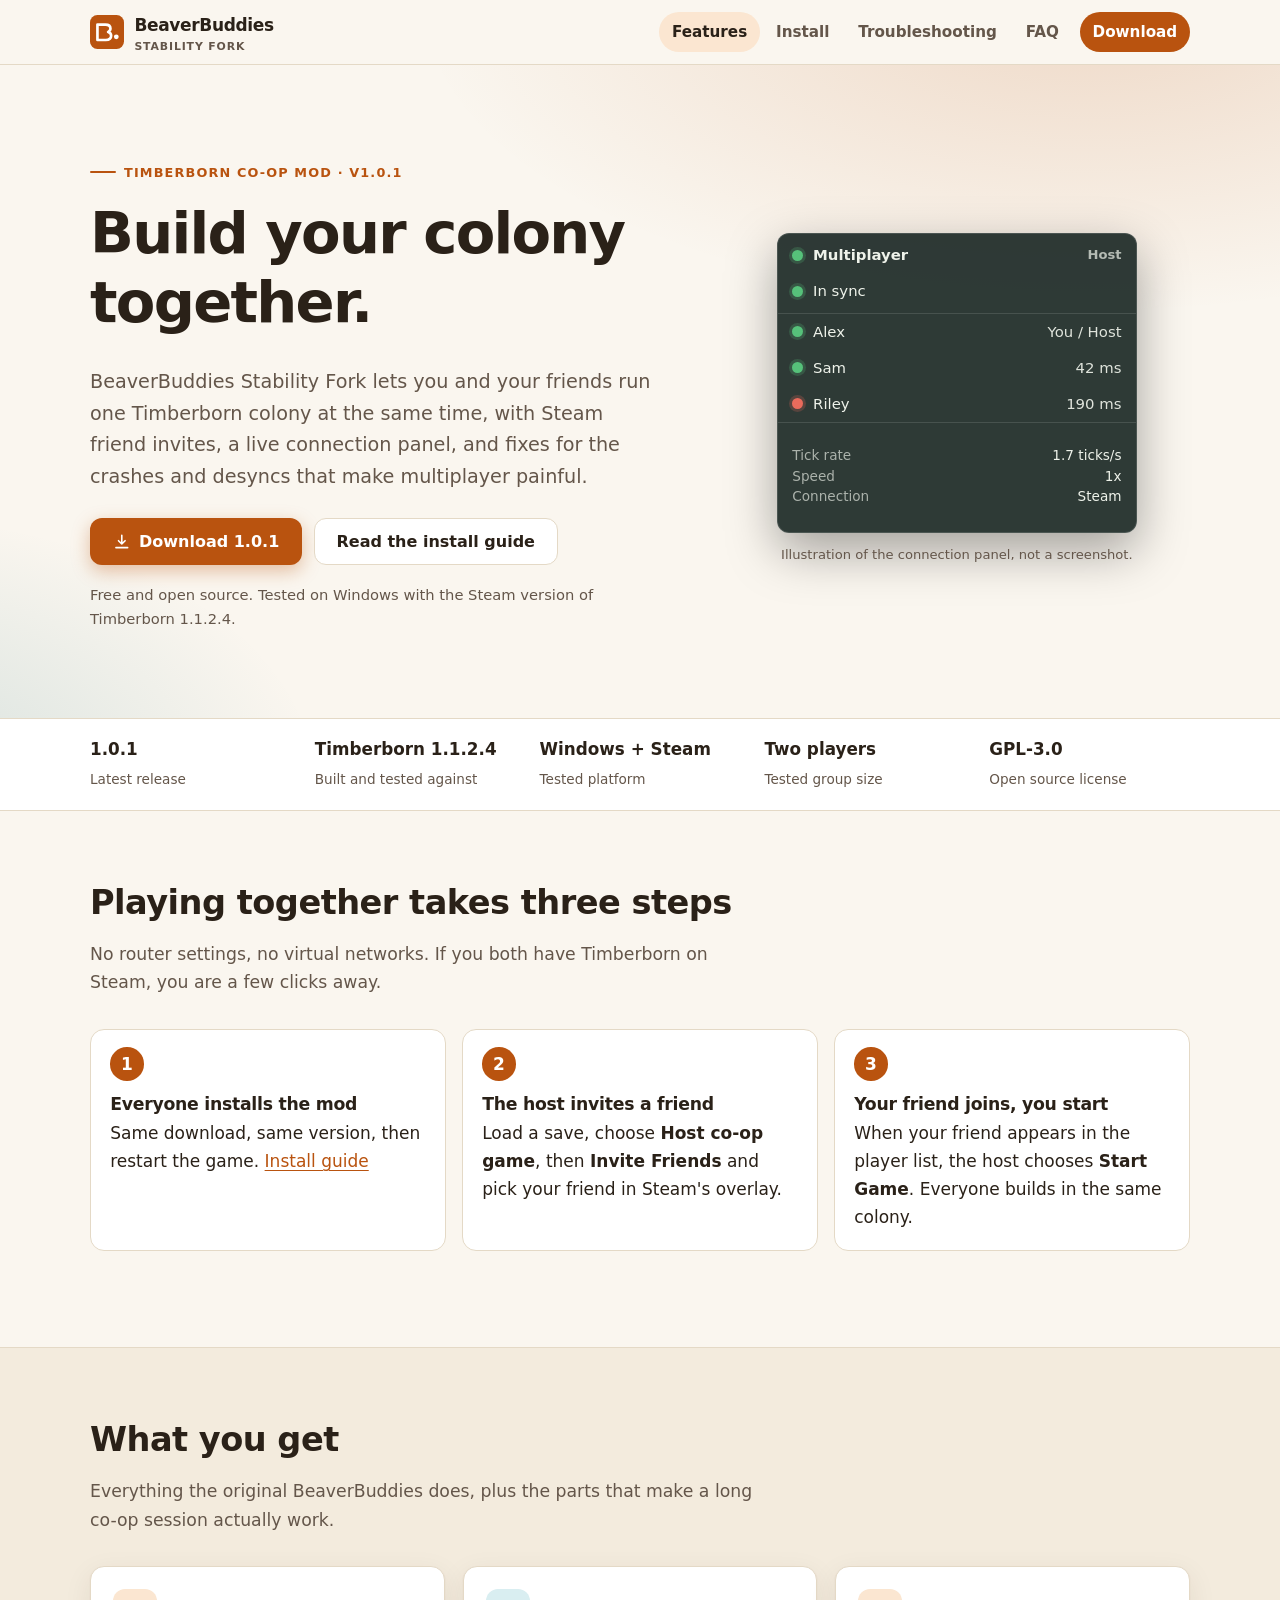
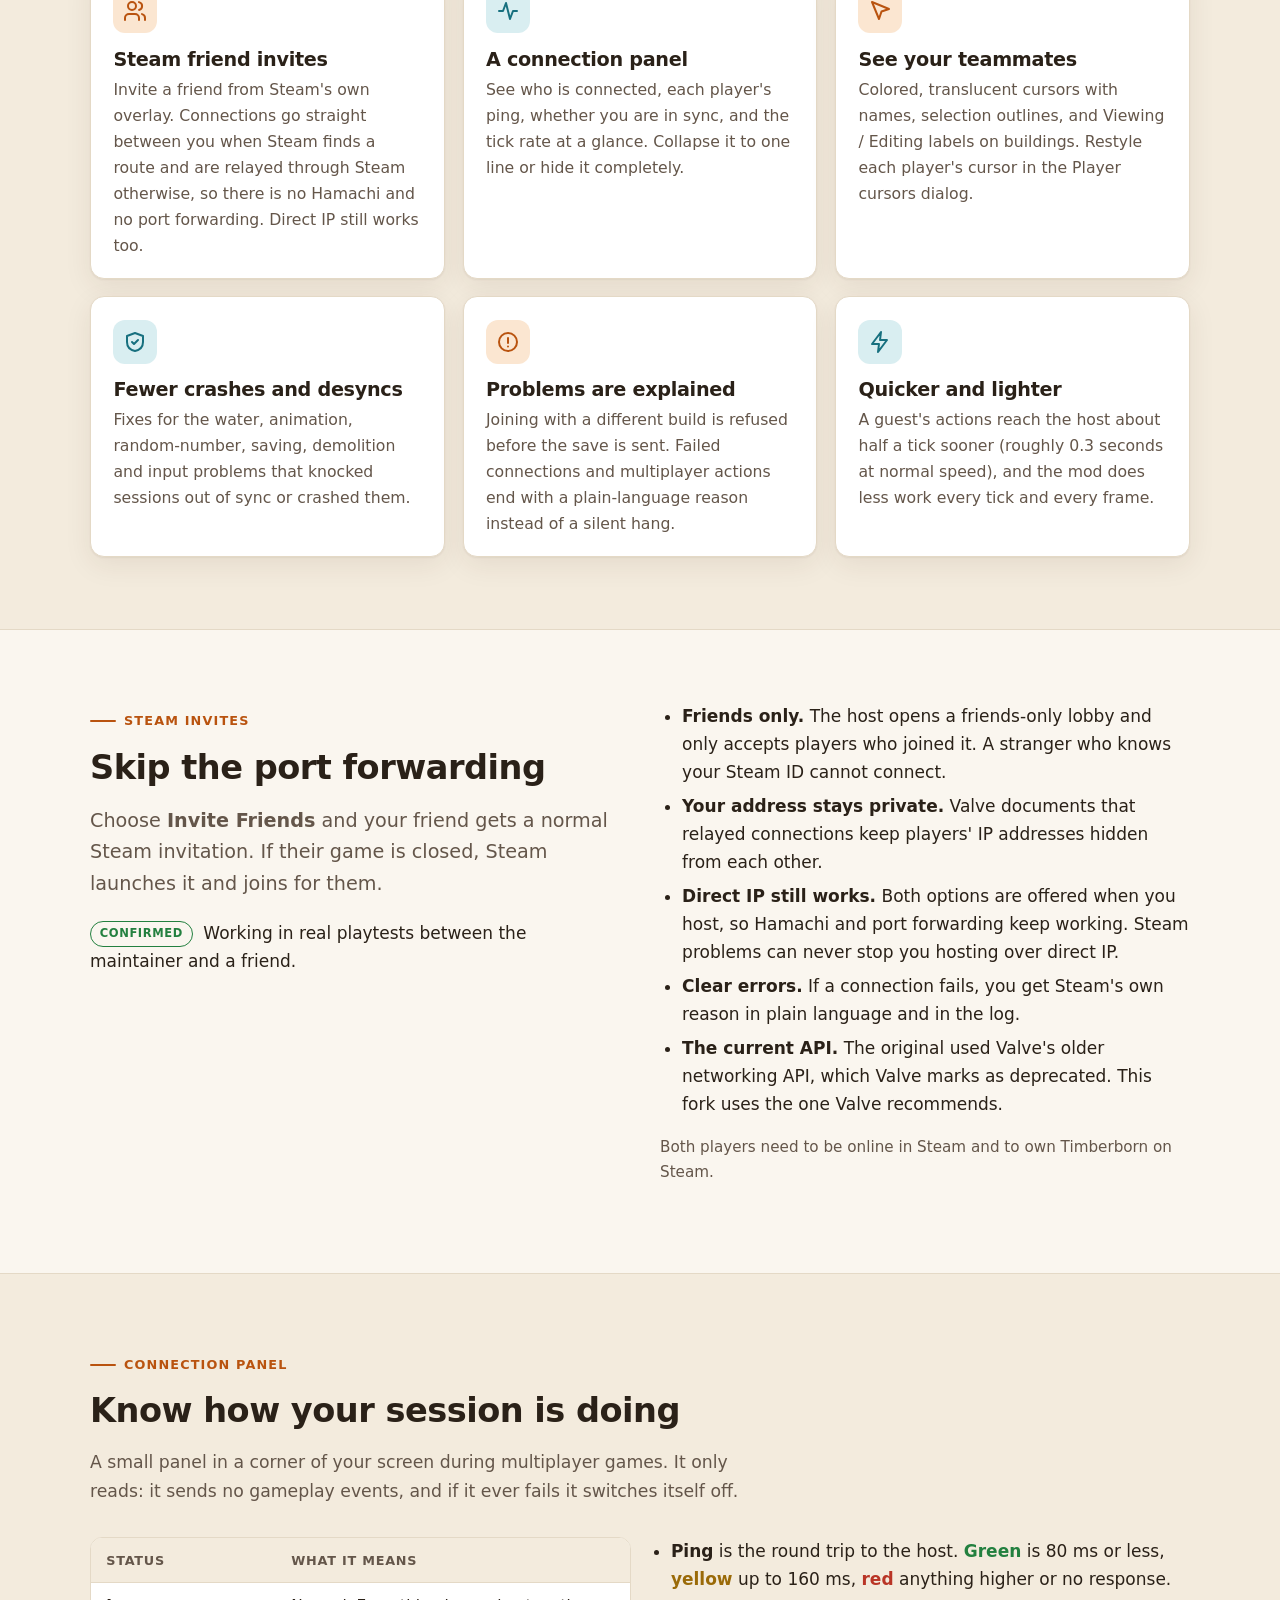
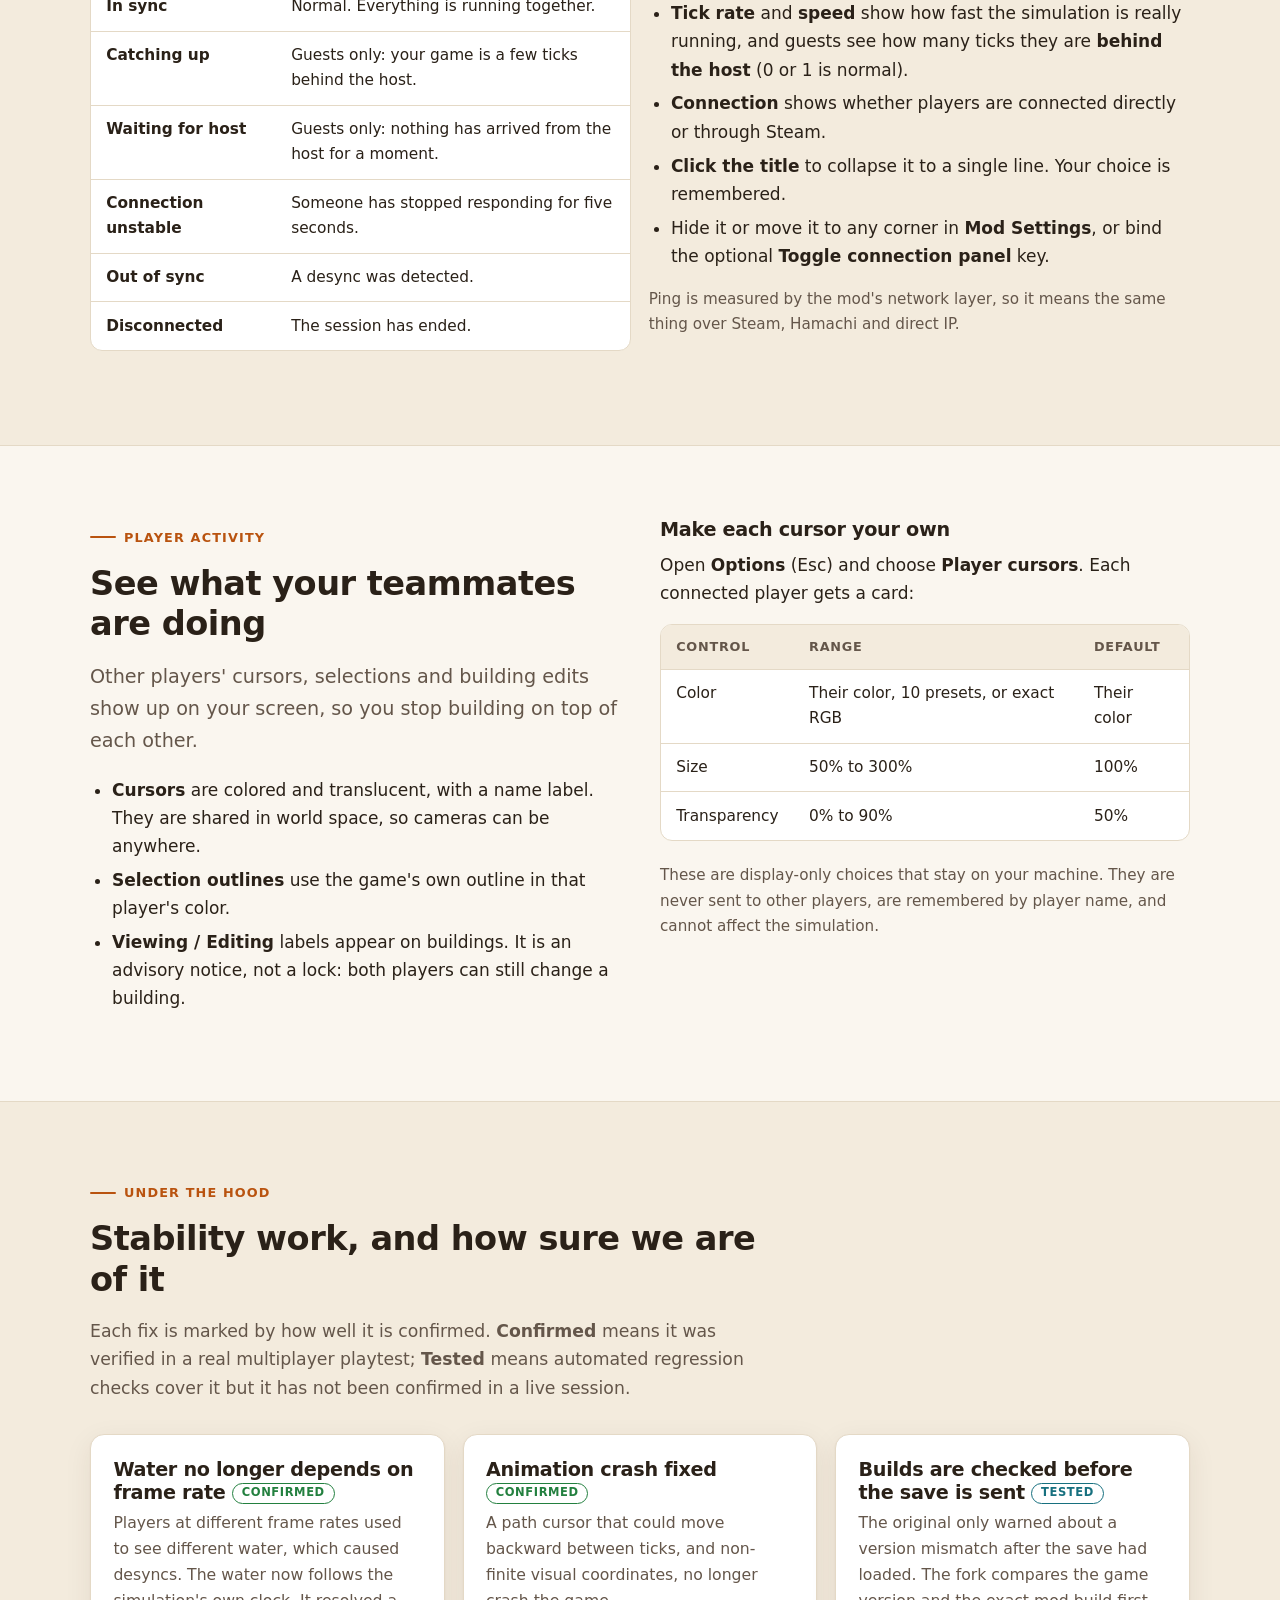
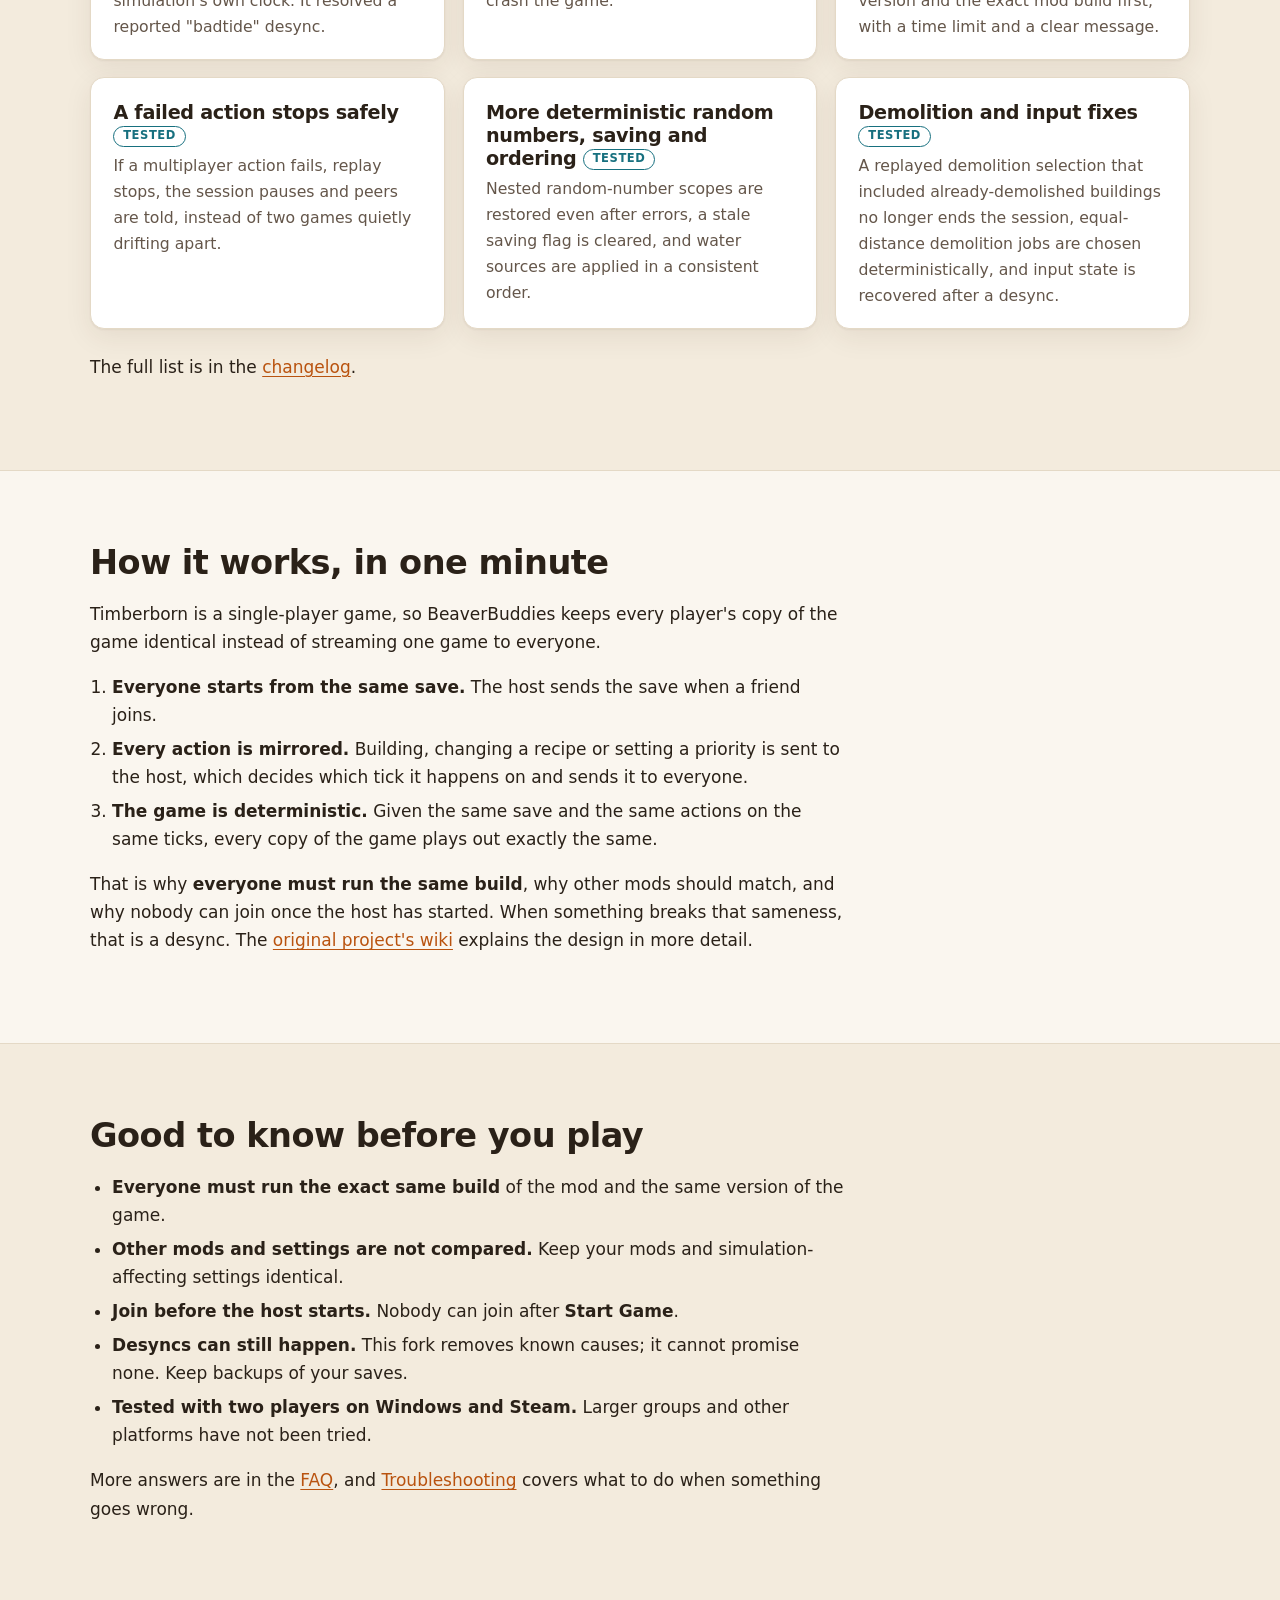
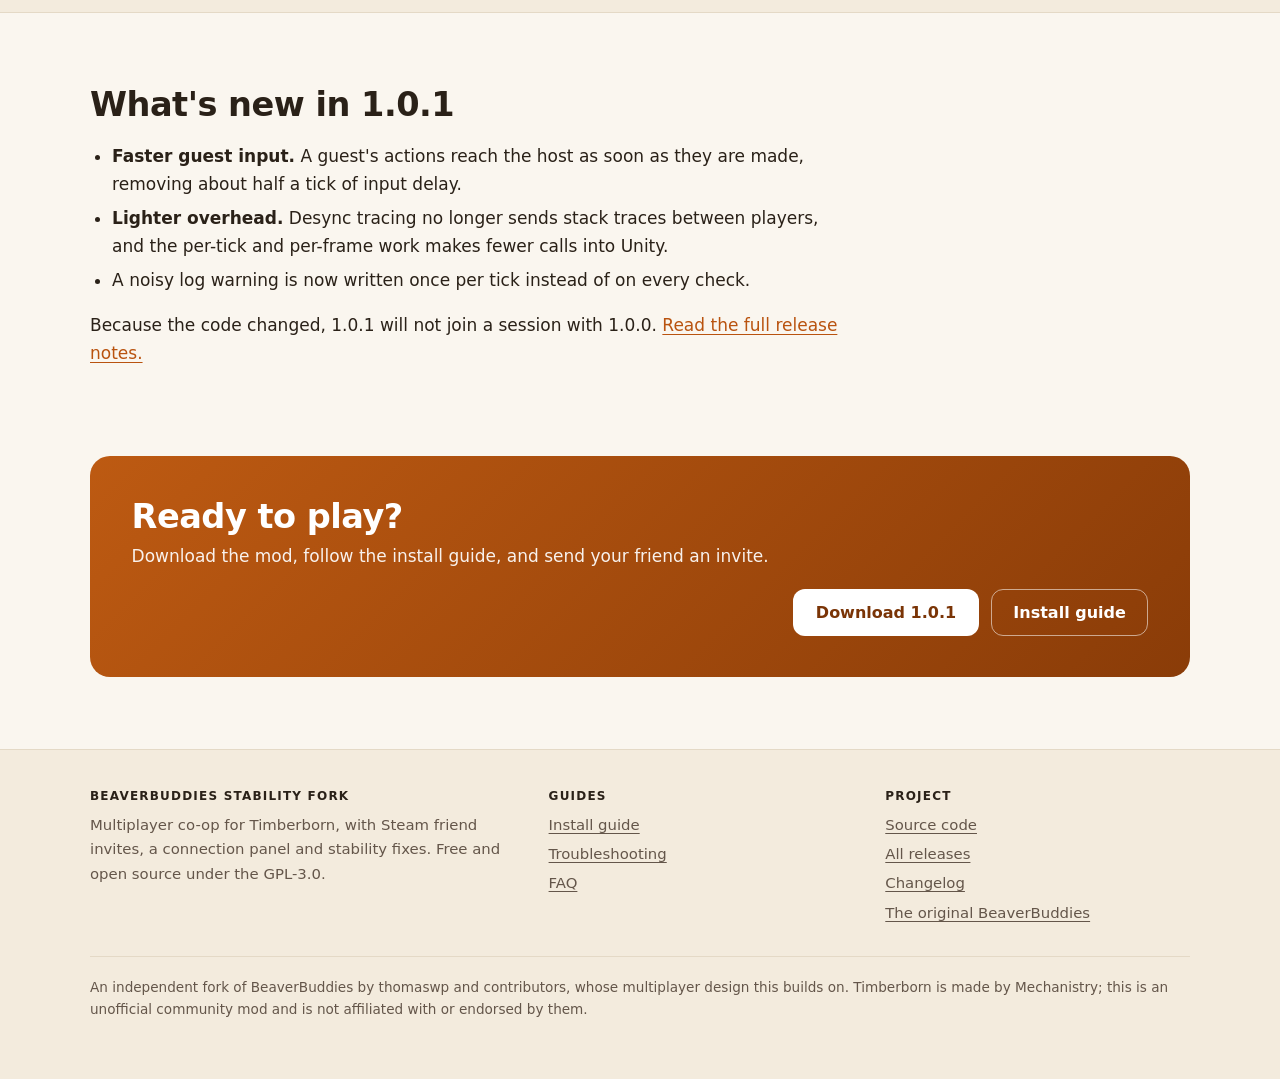
==== docs/index.html @ a0eb25ae "Add a project website for GitHub Pages A static site under docs/ (no build step, no external fonts, " ====
<!doctype html>
<html lang="en">
<head>
  <meta charset="utf-8">
  <meta name="viewport" content="width=device-width, initial-scale=1">
  <title>BeaverBuddies Stability Fork: Timberborn co-op with Steam invites</title>
  <meta name="description" content="Play Timberborn together. Steam friend invites, a live connection panel, teammate cursors, and fixes for multiplayer crashes and desyncs. Free and open source.">
  <meta name="theme-color" content="#b9530f">
  <meta property="og:title" content="BeaverBuddies Stability Fork">
  <meta property="og:description" content="Timberborn co-op with Steam friend invites, a live connection panel, teammate cursors, and fewer crashes and desyncs.">
  <meta property="og:type" content="website">
  <link rel="icon" href="assets/favicon.svg" type="image/svg+xml">
  <link rel="stylesheet" href="assets/style.css">
</head>
<body>
<a class="skip" href="#main">Skip to content</a>

<header class="site-header">
  <div class="container header-inner">
    <a class="brand" href="index.html">
      <svg class="brand-mark" viewBox="0 0 64 64" aria-hidden="true"><rect width="64" height="64" rx="14" fill="#b9530f"/><path d="M14 46V18h15c6 0 9.5 3 9.5 7.6 0 3-1.7 5.3-4.4 6.4 3.6 1 5.7 3.6 5.7 7.2 0 5-3.9 7.8-10 7.8H14z" fill="none" stroke="#fff" stroke-width="5" stroke-linejoin="round"/><circle cx="49.5" cy="41" r="4.5" fill="#fff"/></svg>
      <span>BeaverBuddies<small>Stability Fork</small></span>
    </a>
    <nav class="nav" aria-label="Main">
      <a href="index.html" aria-current="page">Features</a>
      <a href="install.html">Install</a>
      <a href="troubleshooting.html">Troubleshooting</a>
      <a href="faq.html">FAQ</a>
      <a class="nav-cta" href="https://github.com/kramsey458/BeaverBuddies-Stability-Fork/releases/latest">Download</a>
    </nav>
  </div>
</header>

<main id="main">

<!-- ============ hero ============ -->
<div class="hero">
  <div class="container hero-grid">
    <div>
      <div class="eyebrow">Timberborn co-op mod &middot; v1.0.1</div>
      <h1>Build your colony together.</h1>
      <p class="lede">BeaverBuddies Stability Fork lets you and your friends run one Timberborn colony at the same time, with Steam friend invites, a live connection panel, and fixes for the crashes and desyncs that make multiplayer painful.</p>
      <div class="btn-row">
        <a class="btn btn-primary" href="https://github.com/kramsey458/BeaverBuddies-Stability-Fork/releases/latest">
          <svg viewBox="0 0 24 24" fill="none" stroke="currentColor" stroke-width="2.2" stroke-linecap="round" stroke-linejoin="round" aria-hidden="true"><path d="M12 3v12m0 0l-4.5-4.5M12 15l4.5-4.5M4 20h16"/></svg>
          Download 1.0.1
        </a>
        <a class="btn btn-secondary" href="install.html">Read the install guide</a>
      </div>
      <p class="hero-note">Free and open source. Tested on Windows with the Steam version of Timberborn 1.1.2.4.</p>
    </div>

    <div class="panel-demo" role="img" aria-label="Illustration of the in-game connection panel: three players, one with a red ping of 190 milliseconds, status In sync, 1.7 ticks per second, connection Steam.">
      <div class="panel-window" aria-hidden="true">
        <div class="panel-row panel-title"><span class="dot"></span><span>Multiplayer</span><span class="spacer">Host</span></div>
        <div class="panel-row panel-status"><span class="dot"></span><span>In sync</span></div>
        <div class="panel-sep"></div>
        <div class="panel-row"><span class="dot"></span><span>Alex</span><span class="value">You / Host</span></div>
        <div class="panel-row"><span class="dot"></span><span>Sam</span><span class="value">42 ms</span></div>
        <div class="panel-row"><span class="dot red"></span><span>Riley</span><span class="value">190 ms</span></div>
        <div class="panel-sep"></div>
        <dl class="panel-meta"><dt>Tick rate</dt><dd>1.7 ticks/s</dd><dt>Speed</dt><dd>1x</dd><dt>Connection</dt><dd>Steam</dd></dl>
      </div>
      <p class="demo-caption">Illustration of the connection panel, not a screenshot.</p>
    </div>
  </div>
</div>

<div class="facts">
  <div class="container">
    <ul>
      <li><b>1.0.1</b><span>Latest release</span></li>
      <li><b>Timberborn 1.1.2.4</b><span>Built and tested against</span></li>
      <li><b>Windows + Steam</b><span>Tested platform</span></li>
      <li><b>Two players</b><span>Tested group size</span></li>
      <li><b>GPL-3.0</b><span>Open source license</span></li>
    </ul>
  </div>
</div>

<!-- ============ three steps ============ -->
<section id="how-to-play">
  <div class="container">
    <div class="section-head">
      <h2>Playing together takes three steps</h2>
      <p>No router settings, no virtual networks. If you both have Timberborn on Steam, you are a few clicks away.</p>
    </div>
    <ol class="steps horizontal">
      <li>
        <h3>Everyone installs the mod</h3>
        <p>Same download, same version, then restart the game. <a href="install.html">Install guide</a></p>
      </li>
      <li>
        <h3>The host invites a friend</h3>
        <p>Load a save, choose <b>Host co-op game</b>, then <b>Invite Friends</b> and pick your friend in Steam's overlay.</p>
      </li>
      <li>
        <h3>Your friend joins, you start</h3>
        <p>When your friend appears in the player list, the host chooses <b>Start Game</b>. Everyone builds in the same colony.</p>
      </li>
    </ol>
  </div>
</section>

<!-- ============ feature cards ============ -->
<section class="tint" id="features">
  <div class="container">
    <div class="section-head">
      <h2>What you get</h2>
      <p>Everything the original BeaverBuddies does, plus the parts that make a long co-op session actually work.</p>
    </div>
    <div class="grid grid-3">
      <article class="card">
        <div class="icon"><svg viewBox="0 0 24 24" fill="none" stroke="currentColor" stroke-width="2" stroke-linecap="round" stroke-linejoin="round" aria-hidden="true"><path d="M16 21v-2a4 4 0 0 0-4-4H6a4 4 0 0 0-4 4v2"/><circle cx="9" cy="7" r="4"/><path d="M22 21v-2a4 4 0 0 0-3-3.9M16 3.1a4 4 0 0 1 0 7.8"/></svg></div>
        <h3>Steam friend invites</h3>
        <p>Invite a friend from Steam's own overlay. Connections go straight between you when Steam finds a route and are relayed through Steam otherwise, so there is no Hamachi and no port forwarding. Direct IP still works too.</p>
      </article>
      <article class="card">
        <div class="icon water"><svg viewBox="0 0 24 24" fill="none" stroke="currentColor" stroke-width="2" stroke-linecap="round" stroke-linejoin="round" aria-hidden="true"><path d="M3 12h4l3-8 4 16 3-8h4"/></svg></div>
        <h3>A connection panel</h3>
        <p>See who is connected, each player's ping, whether you are in sync, and the tick rate at a glance. Collapse it to one line or hide it completely.</p>
      </article>
      <article class="card">
        <div class="icon"><svg viewBox="0 0 24 24" fill="none" stroke="currentColor" stroke-width="2" stroke-linecap="round" stroke-linejoin="round" aria-hidden="true"><path d="M4 3l7 17 2.5-7.5L21 10z"/></svg></div>
        <h3>See your teammates</h3>
        <p>Colored, translucent cursors with names, selection outlines, and Viewing / Editing labels on buildings. Restyle each player's cursor in the Player cursors dialog.</p>
      </article>
      <article class="card">
        <div class="icon water"><svg viewBox="0 0 24 24" fill="none" stroke="currentColor" stroke-width="2" stroke-linecap="round" stroke-linejoin="round" aria-hidden="true"><path d="M12 3l8 3v6c0 5-3.5 8-8 9-4.5-1-8-4-8-9V6z"/><path d="M9 12l2 2 4-4"/></svg></div>
        <h3>Fewer crashes and desyncs</h3>
        <p>Fixes for the water, animation, random-number, saving, demolition and input problems that knocked sessions out of sync or crashed them.</p>
      </article>
      <article class="card">
        <div class="icon"><svg viewBox="0 0 24 24" fill="none" stroke="currentColor" stroke-width="2" stroke-linecap="round" stroke-linejoin="round" aria-hidden="true"><circle cx="12" cy="12" r="9"/><path d="M12 8v5M12 16.5v.01"/></svg></div>
        <h3>Problems are explained</h3>
        <p>Joining with a different build is refused before the save is sent. Failed connections and multiplayer actions end with a plain-language reason instead of a silent hang.</p>
      </article>
      <article class="card">
        <div class="icon water"><svg viewBox="0 0 24 24" fill="none" stroke="currentColor" stroke-width="2" stroke-linecap="round" stroke-linejoin="round" aria-hidden="true"><path d="M13 2L4 14h7l-1 8 9-12h-7z"/></svg></div>
        <h3>Quicker and lighter</h3>
        <p>A guest's actions reach the host about half a tick sooner (roughly 0.3 seconds at normal speed), and the mod does less work every tick and every frame.</p>
      </article>
    </div>
  </div>
</section>

<!-- ============ steam ============ -->
<section id="steam">
  <div class="container grid grid-2" style="align-items:start;gap:2.5rem">
    <div>
      <div class="eyebrow">Steam invites</div>
      <h2>Skip the port forwarding</h2>
      <p class="lede" style="max-width:none">Choose <b>Invite Friends</b> and your friend gets a normal Steam invitation. If their game is closed, Steam launches it and joins for them.</p>
      <p><span class="chip ok">Confirmed</span> &nbsp;Working in real playtests between the maintainer and a friend.</p>
    </div>
    <div>
      <ul>
        <li><b>Friends only.</b> The host opens a friends-only lobby and only accepts players who joined it. A stranger who knows your Steam ID cannot connect.</li>
        <li><b>Your address stays private.</b> Valve documents that relayed connections keep players' IP addresses hidden from each other.</li>
        <li><b>Direct IP still works.</b> Both options are offered when you host, so Hamachi and port forwarding keep working. Steam problems can never stop you hosting over direct IP.</li>
        <li><b>Clear errors.</b> If a connection fails, you get Steam's own reason in plain language and in the log.</li>
        <li><b>The current API.</b> The original used Valve's older networking API, which Valve marks as deprecated. This fork uses the one Valve recommends.</li>
      </ul>
      <p style="color:var(--muted);font-size:.95rem">Both players need to be online in Steam and to own Timberborn on Steam.</p>
    </div>
  </div>
</section>

<!-- ============ panel ============ -->
<section class="tint" id="panel">
  <div class="container">
    <div class="section-head">
      <div class="eyebrow">Connection panel</div>
      <h2>Know how your session is doing</h2>
      <p>A small panel in a corner of your screen during multiplayer games. It only reads: it sends no gameplay events, and if it ever fails it switches itself off.</p>
    </div>
    <div class="grid grid-2" style="align-items:start">
      <div class="table-wrap">
        <table>
          <thead><tr><th>Status</th><th>What it means</th></tr></thead>
          <tbody>
            <tr><td><b>In sync</b></td><td>Normal. Everything is running together.</td></tr>
            <tr><td><b>Catching up</b></td><td>Guests only: your game is a few ticks behind the host.</td></tr>
            <tr><td><b>Waiting for host</b></td><td>Guests only: nothing has arrived from the host for a moment.</td></tr>
            <tr><td><b>Connection unstable</b></td><td>Someone has stopped responding for five seconds.</td></tr>
            <tr><td><b>Out of sync</b></td><td>A desync was detected.</td></tr>
            <tr><td><b>Disconnected</b></td><td>The session has ended.</td></tr>
          </tbody>
        </table>
      </div>
      <div>
        <ul>
          <li><b>Ping</b> is the round trip to the host. <span style="color:var(--good)"><b>Green</b></span> is 80 ms or less, <span style="color:var(--warn)"><b>yellow</b></span> up to 160 ms, <span style="color:var(--bad)"><b>red</b></span> anything higher or no response.</li>
          <li><b>Tick rate</b> and <b>speed</b> show how fast the simulation is really running, and guests see how many ticks they are <b>behind the host</b> (0 or 1 is normal).</li>
          <li><b>Connection</b> shows whether players are connected directly or through Steam.</li>
          <li><b>Click the title</b> to collapse it to a single line. Your choice is remembered.</li>
          <li>Hide it or move it to any corner in <b>Mod Settings</b>, or bind the optional <b>Toggle connection panel</b> key.</li>
        </ul>
        <p style="color:var(--muted);font-size:.95rem">Ping is measured by the mod's network layer, so it means the same thing over Steam, Hamachi and direct IP.</p>
      </div>
    </div>
  </div>
</section>

<!-- ============ teammates ============ -->
<section id="teammates">
  <div class="container grid grid-2" style="align-items:start;gap:2.5rem">
    <div>
      <div class="eyebrow">Player activity</div>
      <h2>See what your teammates are doing</h2>
      <p class="lede" style="max-width:none">Other players' cursors, selections and building edits show up on your screen, so you stop building on top of each other.</p>
      <ul>
        <li><b>Cursors</b> are colored and translucent, with a name label. They are shared in world space, so cameras can be anywhere.</li>
        <li><b>Selection outlines</b> use the game's own outline in that player's color.</li>
        <li><b>Viewing / Editing</b> labels appear on buildings. It is an advisory notice, not a lock: both players can still change a building.</li>
      </ul>
    </div>
    <div>
      <h3 style="margin-top:0">Make each cursor your own</h3>
      <p>Open <b>Options</b> (Esc) and choose <b>Player cursors</b>. Each connected player gets a card:</p>
      <div class="table-wrap">
        <table>
          <thead><tr><th>Control</th><th>Range</th><th>Default</th></tr></thead>
          <tbody>
            <tr><td>Color</td><td>Their color, 10 presets, or exact RGB</td><td>Their color</td></tr>
            <tr><td>Size</td><td>50% to 300%</td><td>100%</td></tr>
            <tr><td>Transparency</td><td>0% to 90%</td><td>50%</td></tr>
          </tbody>
        </table>
      </div>
      <p style="color:var(--muted);font-size:.95rem">These are display-only choices that stay on your machine. They are never sent to other players, are remembered by player name, and cannot affect the simulation.</p>
    </div>
  </div>
</section>

<!-- ============ stability ============ -->
<section class="tint" id="stability">
  <div class="container">
    <div class="section-head">
      <div class="eyebrow">Under the hood</div>
      <h2>Stability work, and how sure we are of it</h2>
      <p>Each fix is marked by how well it is confirmed. <b>Confirmed</b> means it was verified in a real multiplayer playtest; <b>Tested</b> means automated regression checks cover it but it has not been confirmed in a live session.</p>
    </div>
    <div class="grid grid-2">
      <article class="card">
        <h3 style="margin-top:0">Water no longer depends on frame rate <span class="chip ok">Confirmed</span></h3>
        <p>Players at different frame rates used to see different water, which caused desyncs. The water now follows the simulation's own clock. It resolved a reported "badtide" desync.</p>
      </article>
      <article class="card">
        <h3 style="margin-top:0">Animation crash fixed <span class="chip ok">Confirmed</span></h3>
        <p>A path cursor that could move backward between ticks, and non-finite visual coordinates, no longer crash the game.</p>
      </article>
      <article class="card">
        <h3 style="margin-top:0">Builds are checked before the save is sent <span class="chip tested">Tested</span></h3>
        <p>The original only warned about a version mismatch after the save had loaded. The fork compares the game version and the exact mod build first, with a time limit and a clear message.</p>
      </article>
      <article class="card">
        <h3 style="margin-top:0">A failed action stops safely <span class="chip tested">Tested</span></h3>
        <p>If a multiplayer action fails, replay stops, the session pauses and peers are told, instead of two games quietly drifting apart.</p>
      </article>
      <article class="card">
        <h3 style="margin-top:0">More deterministic random numbers, saving and ordering <span class="chip tested">Tested</span></h3>
        <p>Nested random-number scopes are restored even after errors, a stale saving flag is cleared, and water sources are applied in a consistent order.</p>
      </article>
      <article class="card">
        <h3 style="margin-top:0">Demolition and input fixes <span class="chip tested">Tested</span></h3>
        <p>A replayed demolition selection that included already-demolished buildings no longer ends the session, equal-distance demolition jobs are chosen deterministically, and input state is recovered after a desync.</p>
      </article>
    </div>
    <p style="margin-top:1.5rem">The full list is in the <a href="https://github.com/kramsey458/BeaverBuddies-Stability-Fork/blob/main/STABILITY-CHANGELOG.md">changelog</a>.</p>
  </div>
</section>

<!-- ============ how it works ============ -->
<section id="how-it-works">
  <div class="container narrow">
    <h2>How it works, in one minute</h2>
    <p>Timberborn is a single-player game, so BeaverBuddies keeps every player's copy of the game identical instead of streaming one game to everyone.</p>
    <ol>
      <li><b>Everyone starts from the same save.</b> The host sends the save when a friend joins.</li>
      <li><b>Every action is mirrored.</b> Building, changing a recipe or setting a priority is sent to the host, which decides which tick it happens on and sends it to everyone.</li>
      <li><b>The game is deterministic.</b> Given the same save and the same actions on the same ticks, every copy of the game plays out exactly the same.</li>
    </ol>
    <p>That is why <b>everyone must run the same build</b>, why other mods should match, and why nobody can join once the host has started. When something breaks that sameness, that is a desync. The <a href="https://github.com/thomaswp/BeaverBuddies/wiki/How-does-it-work%3F">original project's wiki</a> explains the design in more detail.</p>
  </div>
</section>

<!-- ============ honest limits ============ -->
<section class="tint" id="limits">
  <div class="container narrow">
    <h2>Good to know before you play</h2>
    <ul>
      <li><b>Everyone must run the exact same build</b> of the mod and the same version of the game.</li>
      <li><b>Other mods and settings are not compared.</b> Keep your mods and simulation-affecting settings identical.</li>
      <li><b>Join before the host starts.</b> Nobody can join after <b>Start Game</b>.</li>
      <li><b>Desyncs can still happen.</b> This fork removes known causes; it cannot promise none. Keep backups of your saves.</li>
      <li><b>Tested with two players on Windows and Steam.</b> Larger groups and other platforms have not been tried.</li>
    </ul>
    <p>More answers are in the <a href="faq.html">FAQ</a>, and <a href="troubleshooting.html">Troubleshooting</a> covers what to do when something goes wrong.</p>
  </div>
</section>

<!-- ============ what's new ============ -->
<section id="whats-new">
  <div class="container narrow">
    <h2>What's new in 1.0.1</h2>
    <ul>
      <li><b>Faster guest input.</b> A guest's actions reach the host as soon as they are made, removing about half a tick of input delay.</li>
      <li><b>Lighter overhead.</b> Desync tracing no longer sends stack traces between players, and the per-tick and per-frame work makes fewer calls into Unity.</li>
      <li>A noisy log warning is now written once per tick instead of on every check.</li>
    </ul>
    <p>Because the code changed, 1.0.1 will not join a session with 1.0.0. <a href="https://github.com/kramsey458/BeaverBuddies-Stability-Fork/releases/tag/v1.0.1">Read the full release notes.</a></p>
  </div>
</section>

<section style="padding-top:0">
  <div class="container">
    <div class="cta-band">
      <div>
        <h2>Ready to play?</h2>
        <p>Download the mod, follow the install guide, and send your friend an invite.</p>
      </div>
      <div class="btn-row">
        <a class="btn btn-primary" href="https://github.com/kramsey458/BeaverBuddies-Stability-Fork/releases/latest">Download 1.0.1</a>
        <a class="btn btn-secondary" href="install.html">Install guide</a>
      </div>
    </div>
  </div>
</section>

</main>

<footer class="site-footer">
  <div class="container">
    <div class="footer-grid">
      <div>
        <h2>BeaverBuddies Stability Fork</h2>
        <p>Multiplayer co-op for Timberborn, with Steam friend invites, a connection panel and stability fixes. Free and open source under the GPL-3.0.</p>
      </div>
      <div>
        <h2>Guides</h2>
        <ul>
          <li><a href="install.html">Install guide</a></li>
          <li><a href="troubleshooting.html">Troubleshooting</a></li>
          <li><a href="faq.html">FAQ</a></li>
        </ul>
      </div>
      <div>
        <h2>Project</h2>
        <ul>
          <li><a href="https://github.com/kramsey458/BeaverBuddies-Stability-Fork">Source code</a></li>
          <li><a href="https://github.com/kramsey458/BeaverBuddies-Stability-Fork/releases">All releases</a></li>
          <li><a href="https://github.com/kramsey458/BeaverBuddies-Stability-Fork/blob/main/STABILITY-CHANGELOG.md">Changelog</a></li>
          <li><a href="https://github.com/thomaswp/BeaverBuddies">The original BeaverBuddies</a></li>
        </ul>
      </div>
    </div>
    <p class="fineprint">An independent fork of BeaverBuddies by thomaswp and contributors, whose multiplayer design this builds on. Timberborn is made by Mechanistry; this is an unofficial community mod and is not affiliated with or endorsed by them.</p>
  </div>
</footer>
</body>
</html>
---- docs/assets/style.css ----
/* BeaverBuddies Stability Fork: project site. No external fonts, scripts or images. */

:root {
  --bg: #faf6ef;
  --bg-tint: #f3ebdd;
  --surface: #ffffff;
  --ink: #2a2118;
  --muted: #64564a;
  --line: #e4d9c6;
  --accent: #b9530f;
  --accent-hover: #9c440a;
  --on-accent: #ffffff;
  --accent-soft: #fbe6d1;
  --water: #17707f;
  --water-soft: #d9eef1;
  --good: #23803f;
  --warn: #9a6a08;
  --bad: #b93526;
  --shadow: 0 1px 2px rgba(60, 40, 15, .06), 0 8px 28px rgba(60, 40, 15, .08);
  --radius: 14px;
  --font: system-ui, -apple-system, "Segoe UI", Roboto, "Helvetica Neue", Arial, sans-serif;
  --mono: ui-monospace, "Cascadia Code", "SF Mono", Consolas, "Liberation Mono", monospace;
  color-scheme: light;
}

@media (prefers-color-scheme: dark) {
  :root {
    --bg: #15110d;
    --bg-tint: #1c1610;
    --surface: #211a13;
    --ink: #f4ecdf;
    --muted: #b8a893;
    --line: #382e23;
    --accent: #f0903a;
    --accent-hover: #ffa452;
    --on-accent: #1b1006;
    --accent-soft: #3a2513;
    --water: #63bfd0;
    --water-soft: #14343a;
    --good: #5fc27f;
    --warn: #e0b04a;
    --bad: #ef7b6c;
    --shadow: 0 1px 2px rgba(0, 0, 0, .4), 0 10px 30px rgba(0, 0, 0, .35);
    color-scheme: dark;
  }
}

*, *::before, *::after { box-sizing: border-box; }

html { scroll-behavior: smooth; scroll-padding-top: 88px; -webkit-text-size-adjust: 100%; }
@media (prefers-reduced-motion: reduce) { html { scroll-behavior: auto; } * { transition: none !important; animation: none !important; } }

body {
  margin: 0;
  background: var(--bg);
  color: var(--ink);
  font: 17px/1.65 var(--font);
  -webkit-font-smoothing: antialiased;
}

img, svg { max-width: 100%; }
a { color: var(--accent); text-underline-offset: 3px; text-decoration-thickness: 1px; }
a:hover { color: var(--accent-hover); }
:focus-visible { outline: 3px solid var(--water); outline-offset: 3px; border-radius: 6px; }

h1, h2, h3, h4 { line-height: 1.2; letter-spacing: -.015em; margin: 0 0 .5em; }
h1 { font-size: clamp(2.3rem, 5.2vw, 3.6rem); font-weight: 800; letter-spacing: -.03em; }
h2 { font-size: clamp(1.6rem, 3.2vw, 2.1rem); font-weight: 750; }
h3 { font-size: 1.2rem; font-weight: 700; }
p { margin: 0 0 1em; }
ul, ol { margin: 0 0 1em; padding-left: 1.3em; }
li { margin-bottom: .35em; }
hr { border: 0; border-top: 1px solid var(--line); margin: 2.5rem 0; }

code, kbd {
  font-family: var(--mono);
  font-size: .88em;
  background: var(--bg-tint);
  border: 1px solid var(--line);
  border-radius: 6px;
  padding: .1em .4em;
  overflow-wrap: anywhere;
}
kbd { border-bottom-width: 2px; }
pre {
  margin: 0 0 1em;
  padding: 1rem 1.1rem;
  background: var(--bg-tint);
  border: 1px solid var(--line);
  border-radius: 10px;
  overflow-x: auto;
  font: .9rem/1.55 var(--mono);
}
pre code { background: none; border: 0; padding: 0; font-size: inherit; overflow-wrap: normal; }

.container { width: min(1100px, 100% - 2rem); margin-inline: auto; }
.narrow { width: min(1100px, 100% - 2rem); margin-inline: auto; }
.narrow > * { max-width: 760px; }
.skip { position: absolute; left: -999px; top: 8px; background: var(--accent); color: var(--on-accent); padding: .6rem 1rem; border-radius: 8px; z-index: 100; }
.skip:focus { left: 8px; }

/* ---------- header ---------- */
.site-header {
  position: sticky; top: 0; z-index: 50;
  background: color-mix(in srgb, var(--bg) 88%, transparent);
  backdrop-filter: saturate(1.4) blur(10px);
  -webkit-backdrop-filter: saturate(1.4) blur(10px);
  border-bottom: 1px solid var(--line);
}
.header-inner { display: flex; align-items: center; gap: 1rem 2rem; padding: .7rem 0; flex-wrap: wrap; }
.brand { display: flex; align-items: center; gap: .65rem; text-decoration: none; color: var(--ink); font-weight: 800; letter-spacing: -.02em; }
.brand:hover { color: var(--ink); }
.brand-mark { width: 34px; height: 34px; flex: none; }
.brand small { display: block; font-weight: 600; font-size: .68rem; letter-spacing: .08em; text-transform: uppercase; color: var(--muted); line-height: 1; margin-top: 3px; }
.nav { display: flex; gap: .2rem; margin-left: auto; align-items: center; flex-wrap: wrap; }
.nav a { color: var(--muted); text-decoration: none; padding: .45rem .8rem; border-radius: 999px; font-weight: 600; font-size: .95rem; }
.nav a:hover { color: var(--ink); background: var(--bg-tint); }
.nav a[aria-current="page"] { color: var(--ink); background: var(--accent-soft); }
.nav .nav-cta { background: var(--accent); color: var(--on-accent); margin-left: .3rem; }
.nav .nav-cta:hover { background: var(--accent-hover); color: var(--on-accent); }

/* ---------- buttons ---------- */
.btn {
  display: inline-flex; align-items: center; gap: .55rem;
  padding: .8rem 1.35rem; border-radius: 12px; font-weight: 700; text-decoration: none;
  border: 1px solid transparent; font-size: 1rem; line-height: 1.2; cursor: pointer;
  transition: background .15s, transform .15s, border-color .15s;
}
.btn-primary { background: var(--accent); color: var(--on-accent); box-shadow: 0 6px 18px color-mix(in srgb, var(--accent) 35%, transparent); }
.btn-primary:hover { background: var(--accent-hover); color: var(--on-accent); transform: translateY(-1px); }
.btn-secondary { background: var(--surface); color: var(--ink); border-color: var(--line); }
.btn-secondary:hover { border-color: var(--accent); color: var(--ink); transform: translateY(-1px); }
.btn svg { width: 1.1em; height: 1.1em; }
.btn-row { display: flex; flex-wrap: wrap; gap: .75rem; }

/* ---------- hero ---------- */
.hero {
  position: relative; overflow: hidden;
  padding: clamp(2.5rem, 7vw, 5.5rem) 0 clamp(2.5rem, 6vw, 4.5rem);
  background:
    radial-gradient(60rem 28rem at 85% -10%, color-mix(in srgb, var(--accent) 18%, transparent), transparent 70%),
    radial-gradient(40rem 24rem at -10% 110%, color-mix(in srgb, var(--water) 16%, transparent), transparent 70%),
    var(--bg);
}
.hero-grid { display: grid; grid-template-columns: 1.1fr .9fr; gap: clamp(1.5rem, 5vw, 4rem); align-items: center; }
.eyebrow { display: inline-flex; align-items: center; gap: .5rem; font-size: .8rem; font-weight: 750; letter-spacing: .09em; text-transform: uppercase; color: var(--accent); margin-bottom: 1rem; }
.eyebrow::before { content: ""; width: 26px; height: 2px; background: currentColor; border-radius: 2px; }
.lede { font-size: 1.2rem; color: var(--muted); max-width: 40ch; }
.hero .lede { max-width: 46ch; margin-bottom: 1.6rem; }
.hero-note { margin-top: 1.1rem; font-size: .92rem; color: var(--muted); }

/* ---------- facts strip ---------- */
.facts { background: var(--surface); border-block: 1px solid var(--line); }
.facts ul { list-style: none; margin: 0; padding: 1.1rem 0; display: grid; grid-template-columns: repeat(auto-fit, minmax(170px, 1fr)); gap: 1rem 1.5rem; }
.facts li { margin: 0; }
.facts b { display: block; font-size: 1.05rem; }
.facts span { font-size: .85rem; color: var(--muted); }

/* ---------- sections ---------- */
section { padding: clamp(2.5rem, 6vw, 4.5rem) 0; }
.section-head { max-width: 62ch; margin-bottom: 2rem; }
.section-head p { color: var(--muted); font-size: 1.08rem; margin: 0; }
.tint { background: var(--bg-tint); border-block: 1px solid var(--line); }

.grid { display: grid; gap: 1.1rem; }
.grid-3 { grid-template-columns: repeat(3, minmax(0, 1fr)); }
@media (max-width: 900px) { .grid-3 { grid-template-columns: repeat(2, minmax(0, 1fr)); } }
@media (max-width: 600px) { .grid-3 { grid-template-columns: minmax(0, 1fr); } }
.grid-2 { grid-template-columns: repeat(auto-fit, minmax(300px, 1fr)); }

.card {
  background: var(--surface); border: 1px solid var(--line); border-radius: var(--radius);
  padding: 1.4rem 1.4rem 1.2rem; box-shadow: var(--shadow);
}
.card h3 { margin-top: .9rem; margin-bottom: .4rem; }
.card p { color: var(--muted); margin: 0; font-size: .98rem; }
.icon { width: 44px; height: 44px; border-radius: 12px; display: grid; place-items: center; background: var(--accent-soft); color: var(--accent); }
.icon svg { width: 24px; height: 24px; }
.icon.water { background: var(--water-soft); color: var(--water); }

/* numbered steps */
.steps { list-style: none; counter-reset: step; padding: 0; margin: 0 0 1.5rem; display: grid; gap: 1rem; }
.steps > li { counter-increment: step; position: relative; padding: 1.1rem 1.2rem 1.1rem 4rem; background: var(--surface); border: 1px solid var(--line); border-radius: var(--radius); margin: 0; }
.steps > li::before {
  content: counter(step); position: absolute; left: 1.05rem; top: .85rem;
  width: 2.1rem; height: 2.1rem; border-radius: 50%; display: grid; place-items: center;
  background: var(--accent); color: var(--on-accent); font-weight: 800;
}
.steps > li > :last-child { margin-bottom: 0; }
.steps h3 { margin: 0 0 .25rem; font-size: 1.08rem; }
.steps.compact > li { padding: .9rem 1rem .9rem 3.6rem; }
.steps.compact > li::before { top: .55rem; }
.steps.horizontal { grid-template-columns: repeat(auto-fit, minmax(240px, 1fr)); }
.steps.horizontal > li { padding: 4rem 1.2rem 1.2rem; }
.steps.horizontal > li::before { top: 1.1rem; left: 1.2rem; }

/* callouts */
.callout { border: 1px solid var(--line); border-left: 4px solid var(--water); background: var(--surface); border-radius: 10px; padding: .9rem 1.1rem; margin: 0 0 1.2rem; }
.callout > :last-child { margin-bottom: 0; }
.callout strong.label { display: block; font-size: .78rem; letter-spacing: .08em; text-transform: uppercase; color: var(--water); margin-bottom: .2rem; }
.callout.warn { border-left-color: var(--warn); }
.callout.warn strong.label { color: var(--warn); }
.callout.tip { border-left-color: var(--good); }
.callout.tip strong.label { color: var(--good); }

/* chips */
.chip { display: inline-block; font-size: .72rem; font-weight: 750; letter-spacing: .05em; text-transform: uppercase; padding: .15rem .55rem; border-radius: 999px; border: 1px solid currentColor; vertical-align: middle; white-space: nowrap; }
.chip.ok { color: var(--good); }
.chip.tested { color: var(--water); }

/* tables */
.table-wrap { overflow-x: auto; margin: 0 0 1.4rem; border: 1px solid var(--line); border-radius: 12px; background: var(--surface); }
table { border-collapse: collapse; width: 100%; min-width: 520px; font-size: .96rem; }
th, td { text-align: left; padding: .7rem .95rem; border-bottom: 1px solid var(--line); vertical-align: top; }
th { background: var(--bg-tint); font-size: .8rem; letter-spacing: .06em; text-transform: uppercase; color: var(--muted); }
tr:last-child td { border-bottom: 0; }

/* ---------- connection panel illustration ---------- */
.panel-demo { justify-self: center; width: min(100%, 360px); }
.panel-window {
  font: 500 .93rem/1.35 var(--font);
  background: color-mix(in srgb, #1d2a26 92%, transparent); color: #eef2ea;
  border: 1px solid rgba(255, 255, 255, .14); border-radius: 12px; box-shadow: 0 18px 50px rgba(0, 0, 0, .35);
  overflow: hidden;
}
.panel-row { display: flex; align-items: center; gap: .6rem; padding: .5rem .9rem; }
.panel-title { font-weight: 750; padding-top: .7rem; }
.panel-title .spacer { margin-left: auto; opacity: .7; font-weight: 600; font-size: .82rem; }
.panel-status { padding-bottom: .7rem; }
.panel-sep { border-top: 1px solid rgba(255, 255, 255, .12); }
.dot { width: .7rem; height: .7rem; border-radius: 50%; flex: none; background: #56c17a; box-shadow: 0 0 0 3px rgba(86, 193, 122, .22); }
.dot.yellow { background: #e6b93f; box-shadow: 0 0 0 3px rgba(230, 185, 63, .22); }
.dot.red { background: #ea6b5c; box-shadow: 0 0 0 3px rgba(234, 107, 92, .22); }
.panel-row .value { margin-left: auto; font-variant-numeric: tabular-nums; opacity: .92; }
.panel-meta { display: grid; grid-template-columns: auto 1fr; gap: .15rem 1rem; padding: .6rem .9rem .8rem; font-size: .85rem; }
.panel-meta dt { opacity: .65; }
.panel-meta dd { margin: 0; text-align: right; font-variant-numeric: tabular-nums; }
.demo-caption { margin: .7rem .2rem 0; font-size: .82rem; color: var(--muted); text-align: center; }

/* ---------- prose pages ---------- */
.page-hero { padding: clamp(2rem, 5vw, 3.5rem) 0 1.5rem; background: radial-gradient(48rem 18rem at 90% -20%, color-mix(in srgb, var(--accent) 14%, transparent), transparent 70%), var(--bg); border-bottom: 1px solid var(--line); }
.page-hero h1 { font-size: clamp(2rem, 4.4vw, 2.9rem); margin-bottom: .4rem; }
.page-hero p { color: var(--muted); font-size: 1.12rem; max-width: 60ch; margin: 0; }
.doc { display: grid; grid-template-columns: minmax(0, 1fr); gap: 2.5rem; padding: 2.2rem 0 4rem; }
@media (min-width: 980px) { .doc { grid-template-columns: 230px minmax(0, 1fr); } }
.toc { position: sticky; top: 92px; align-self: start; font-size: .92rem; }
.toc h2 { font-size: .75rem; letter-spacing: .1em; text-transform: uppercase; color: var(--muted); margin-bottom: .6rem; }
.toc ul { list-style: none; margin: 0; padding: 0; border-left: 2px solid var(--line); }
.toc li { margin: 0; }
.toc a { display: block; padding: .3rem .9rem; color: var(--muted); text-decoration: none; margin-left: -2px; border-left: 2px solid transparent; }
.toc a:hover { color: var(--ink); border-left-color: var(--accent); }
@media (max-width: 979px) { .toc { position: static; background: var(--surface); border: 1px solid var(--line); border-radius: 12px; padding: 1rem 1.2rem; } .toc ul { columns: 2; border: 0; } .toc a { padding: .25rem 0; margin: 0; border: 0; } }
.prose { min-width: 0; }
.prose > section { padding: 0; margin-bottom: 3rem; }
.prose h2 { padding-top: .4rem; margin-bottom: .8rem; }
.prose h3 { margin-top: 1.6rem; }
.prose .lead { font-size: 1.1rem; color: var(--muted); }

.path { display: flex; align-items: center; gap: .6rem; flex-wrap: wrap; margin: 0 0 1em; }
.path code { flex: 1 1 auto; padding: .55rem .8rem; font-size: .9rem; }
.copy { font: 600 .82rem var(--font); padding: .5rem .8rem; border-radius: 8px; border: 1px solid var(--line); background: var(--surface); color: var(--ink); cursor: pointer; }
.copy:hover { border-color: var(--accent); }

/* FAQ / troubleshooting accordions */
details.q { background: var(--surface); border: 1px solid var(--line); border-radius: 12px; margin: 0 0 .7rem; }
details.q > summary { cursor: pointer; padding: 1rem 3rem 1rem 1.1rem; font-weight: 700; list-style: none; position: relative; }
details.q > summary::-webkit-details-marker { display: none; }
details.q > summary::after { content: "+"; position: absolute; right: 1.1rem; top: 50%; transform: translateY(-50%); font-size: 1.4rem; font-weight: 500; color: var(--accent); }
details.q[open] > summary::after { content: "\2212"; }
details.q > summary:hover { color: var(--accent); }
details.q .answer { padding: 0 1.1rem 1rem; color: var(--ink); }
details.q .answer > :last-child { margin-bottom: 0; }
.answer .sub { margin: 1rem 0 .25rem; font-size: .8rem; font-weight: 700; letter-spacing: .08em; text-transform: uppercase; color: var(--muted); }
.answer p { color: var(--ink); }

.cta-band { background: linear-gradient(135deg, #bd5a12, #8a3c08); color: #fff; border-radius: 20px; padding: clamp(1.6rem, 4vw, 2.6rem); display: flex; flex-wrap: wrap; align-items: center; gap: 1.2rem 2rem; }
.cta-band h2 { margin: 0 0 .25rem; color: inherit; }
.cta-band p { margin: 0; opacity: .92; }
.cta-band .btn-row { margin-left: auto; }
.cta-band .btn-primary { background: #fff; color: #7a3406; box-shadow: none; }
.cta-band .btn-primary:hover { background: #fff3e6; color: #7a3406; }
.cta-band .btn-secondary { background: transparent; color: #fff; border-color: rgba(255, 255, 255, .55); }
.cta-band .btn-secondary:hover { border-color: #fff; color: #fff; }

/* ---------- footer ---------- */
.site-footer { border-top: 1px solid var(--line); background: var(--bg-tint); padding: 2.4rem 0 2.8rem; font-size: .93rem; color: var(--muted); }
.footer-grid { display: grid; grid-template-columns: 1.4fr repeat(2, 1fr); gap: 1.5rem 2rem; }
@media (max-width: 700px) { .footer-grid { grid-template-columns: 1fr; } }
.site-footer h2 { font-size: .75rem; letter-spacing: .1em; text-transform: uppercase; margin-bottom: .6rem; color: var(--ink); }
.site-footer ul { list-style: none; margin: 0; padding: 0; }
.site-footer li { margin-bottom: .3rem; }
.site-footer a { color: var(--muted); }
.site-footer a:hover { color: var(--accent); }
.fineprint { margin-top: 1.6rem; padding-top: 1.2rem; border-top: 1px solid var(--line); font-size: .85rem; }

/* ---------- responsive ---------- */
@media (max-width: 860px) {
  .hero-grid { grid-template-columns: 1fr; }
  .panel-demo { order: 2; }
}
@media (max-width: 620px) {
  body { font-size: 16.5px; }
  .header-inner { padding: .55rem 0; }
  .nav { margin-left: 0; width: 100%; gap: .1rem; overflow-x: auto; flex-wrap: nowrap; padding-bottom: .2rem; }
  .nav a { padding: .4rem .7rem; white-space: nowrap; }
  .cta-band .btn-row { margin-left: 0; }
  html { scroll-padding-top: 132px; } /* the header is two rows tall on phones */
  .btn-row { width: 100%; }
  .btn-row .btn { flex: 1 1 100%; justify-content: center; }
  .nav { scrollbar-width: thin; }
}
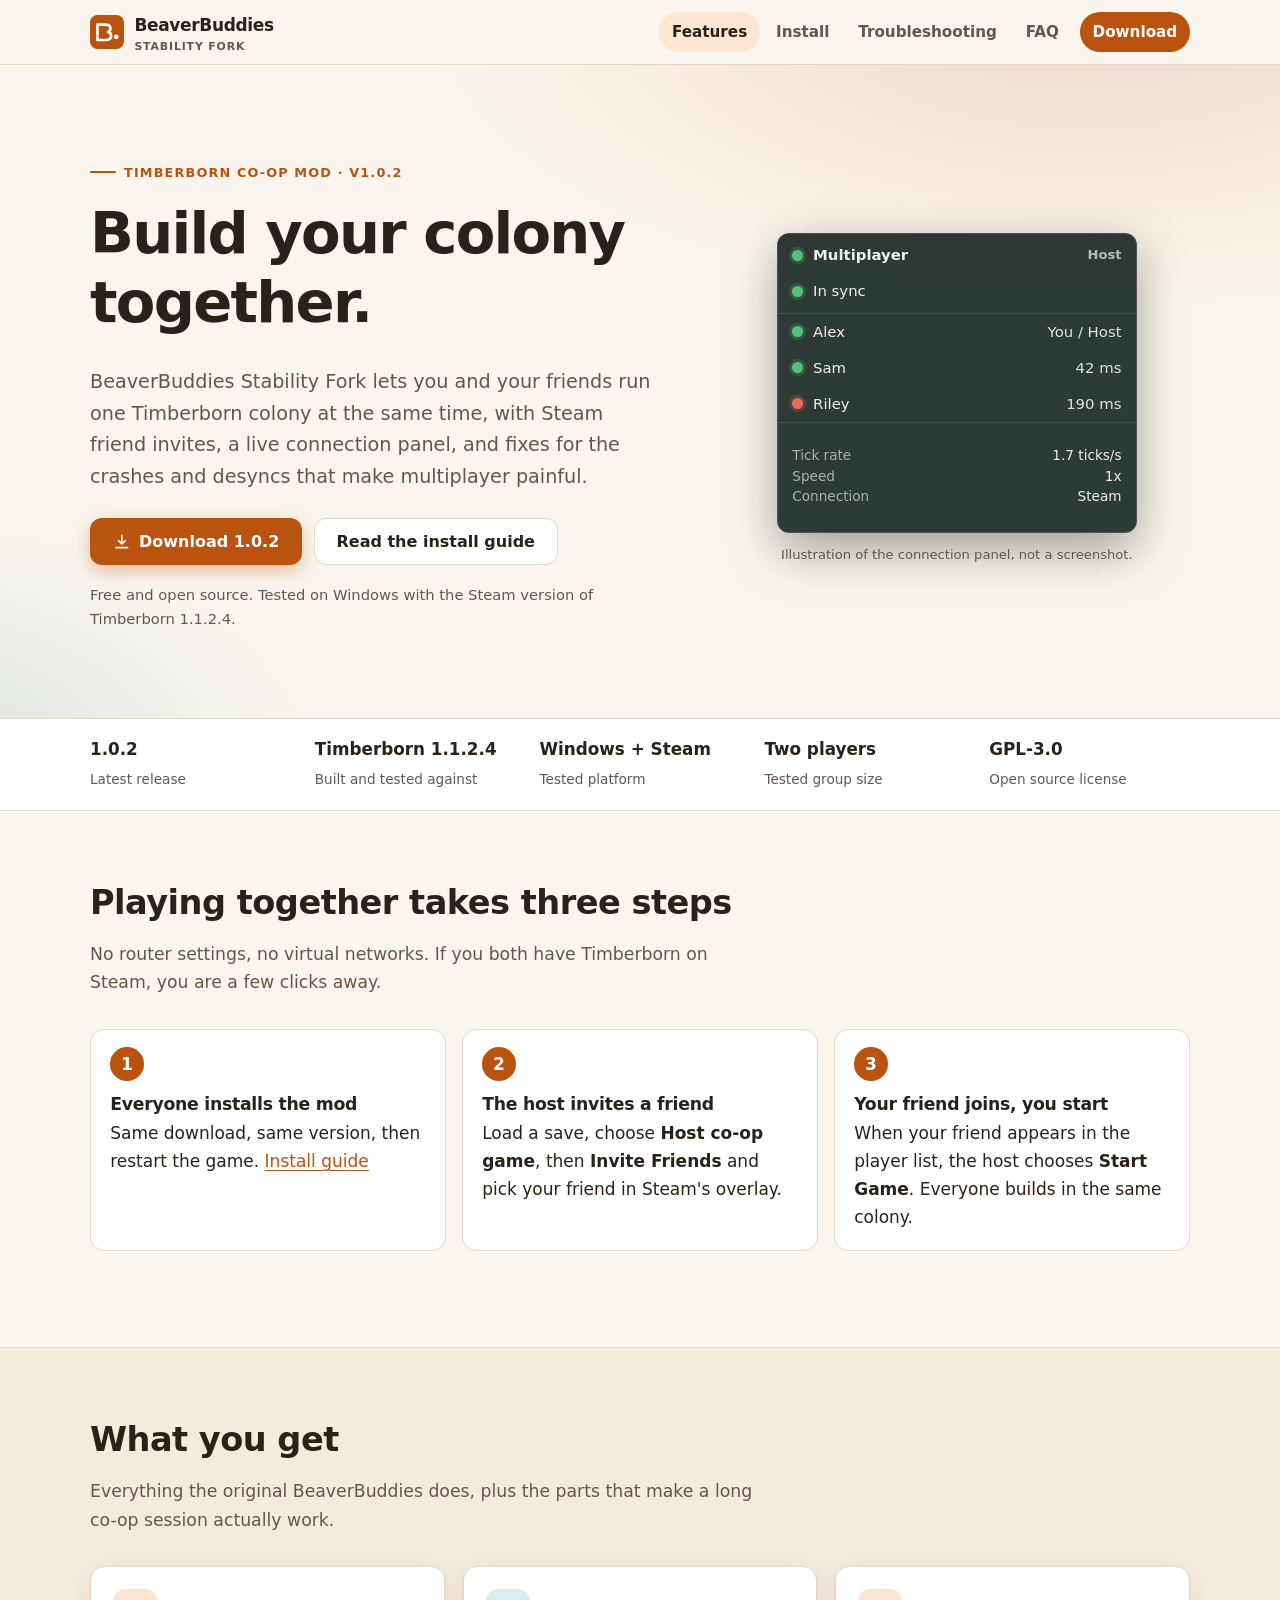
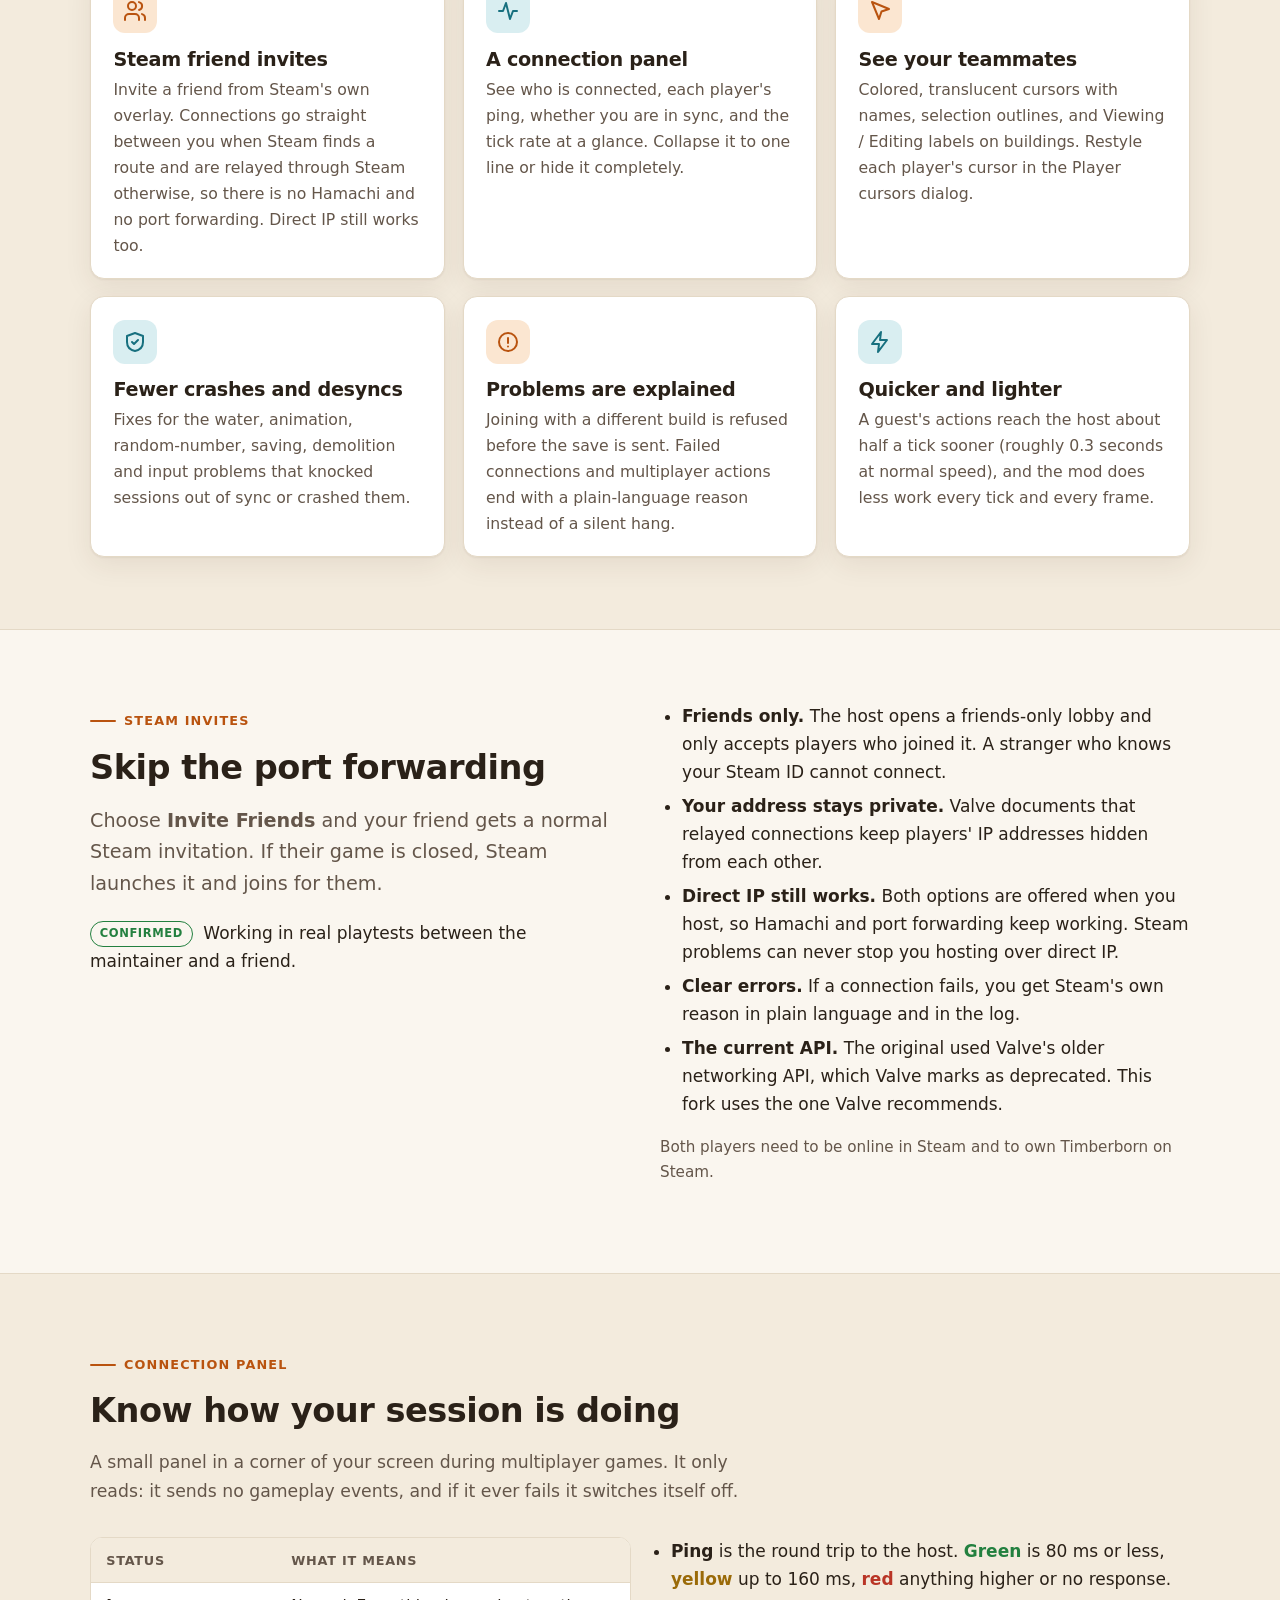
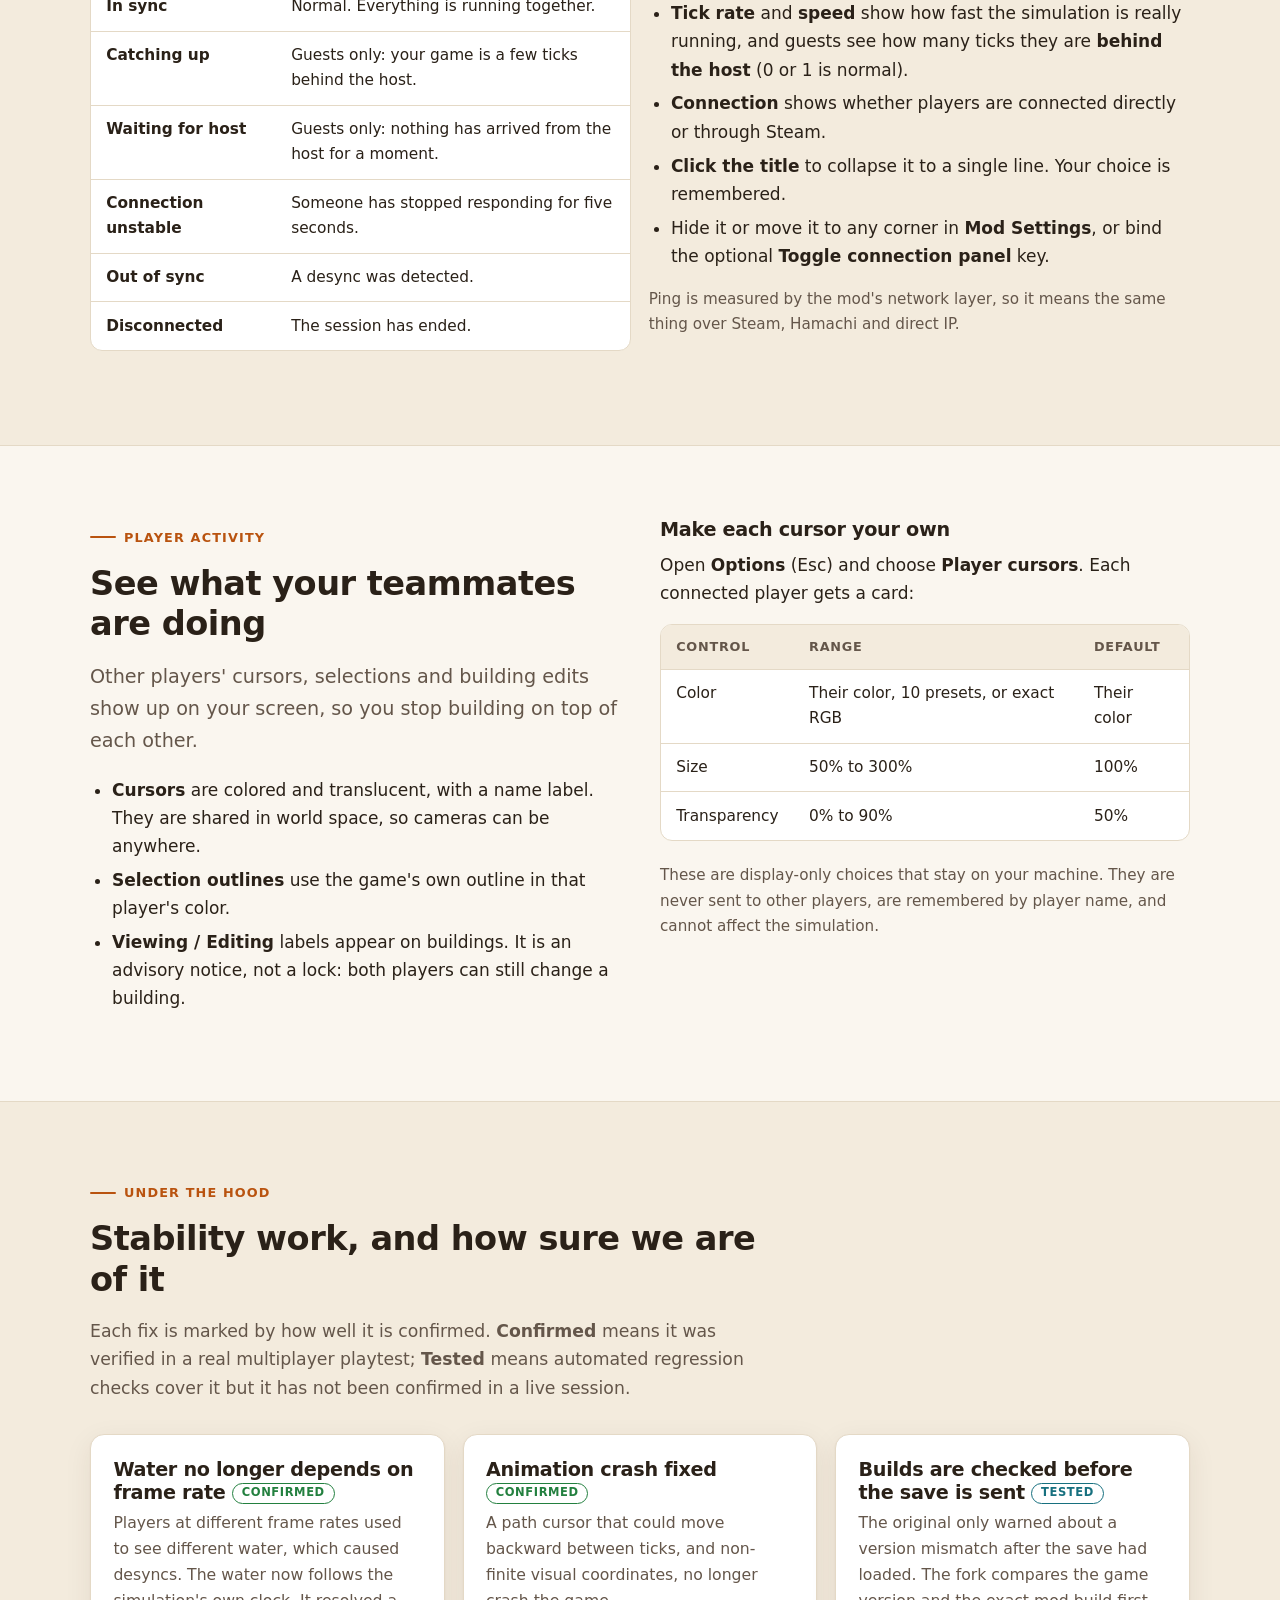
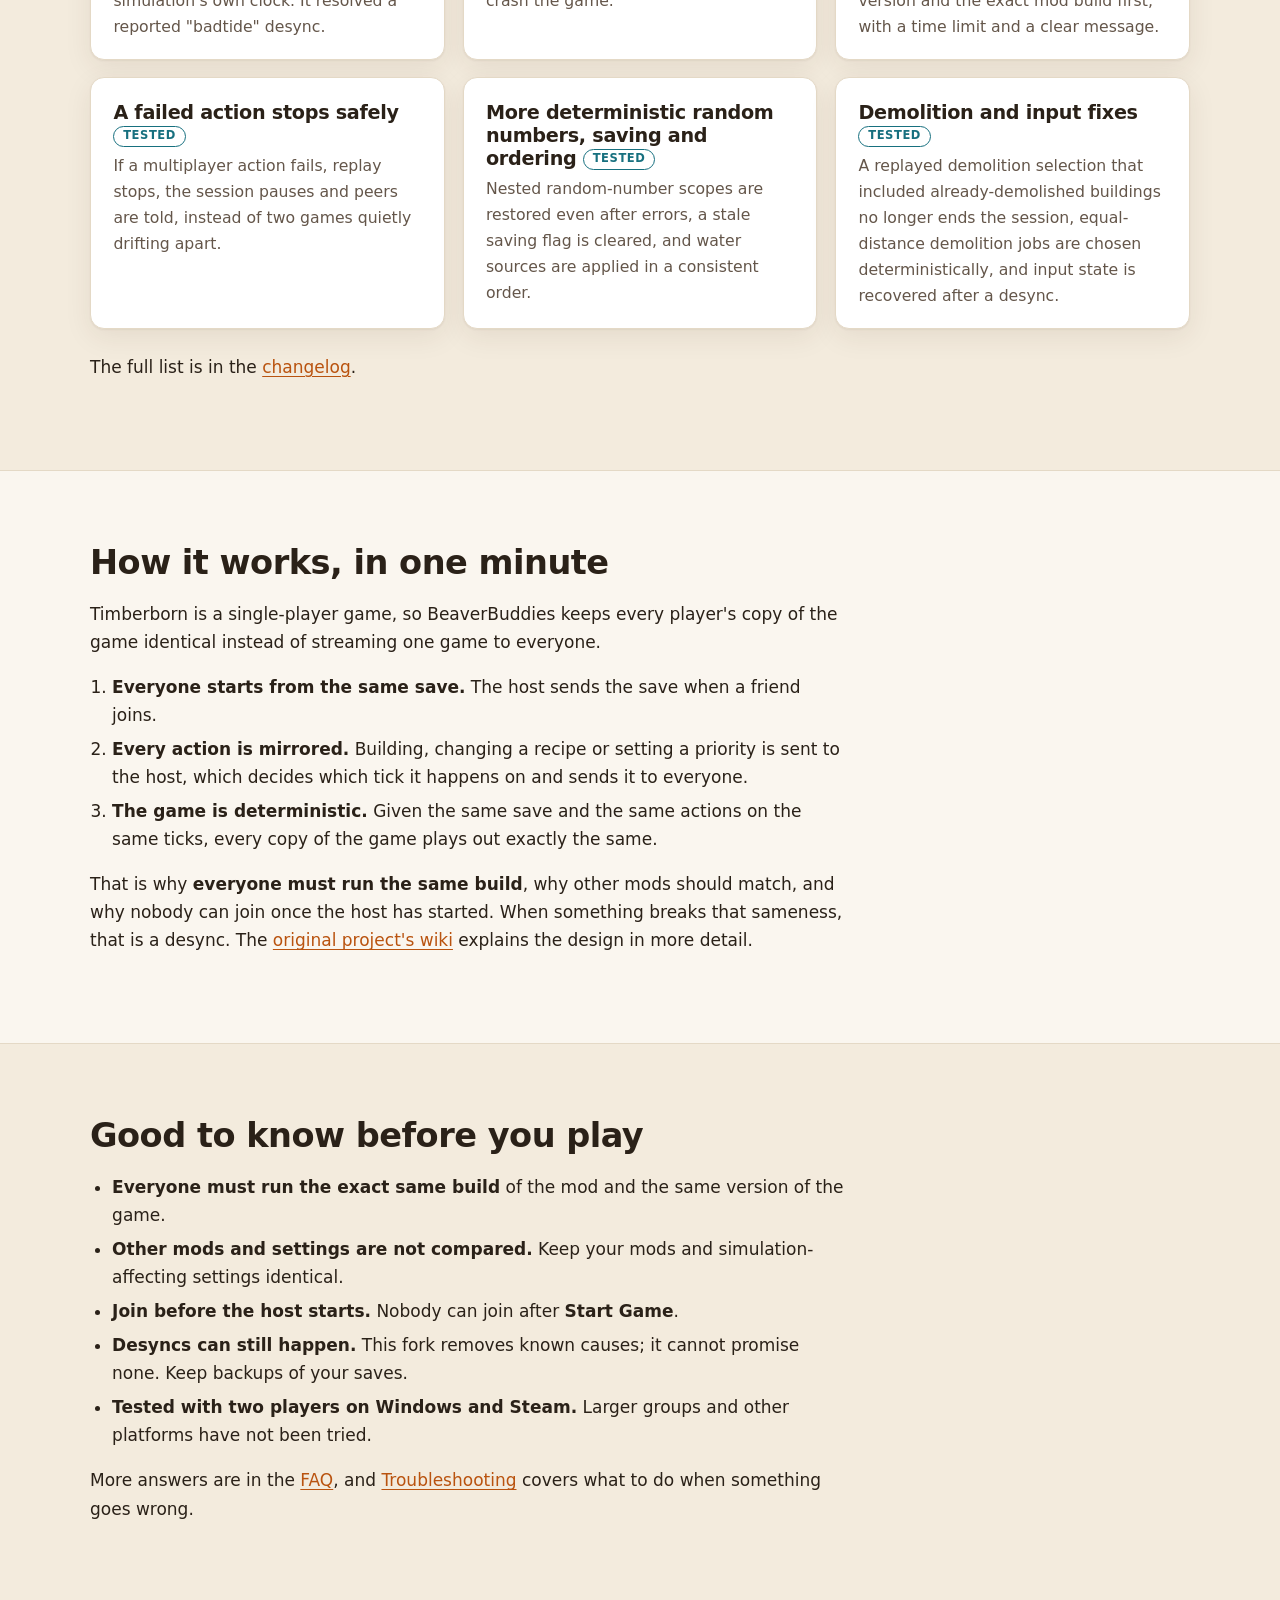
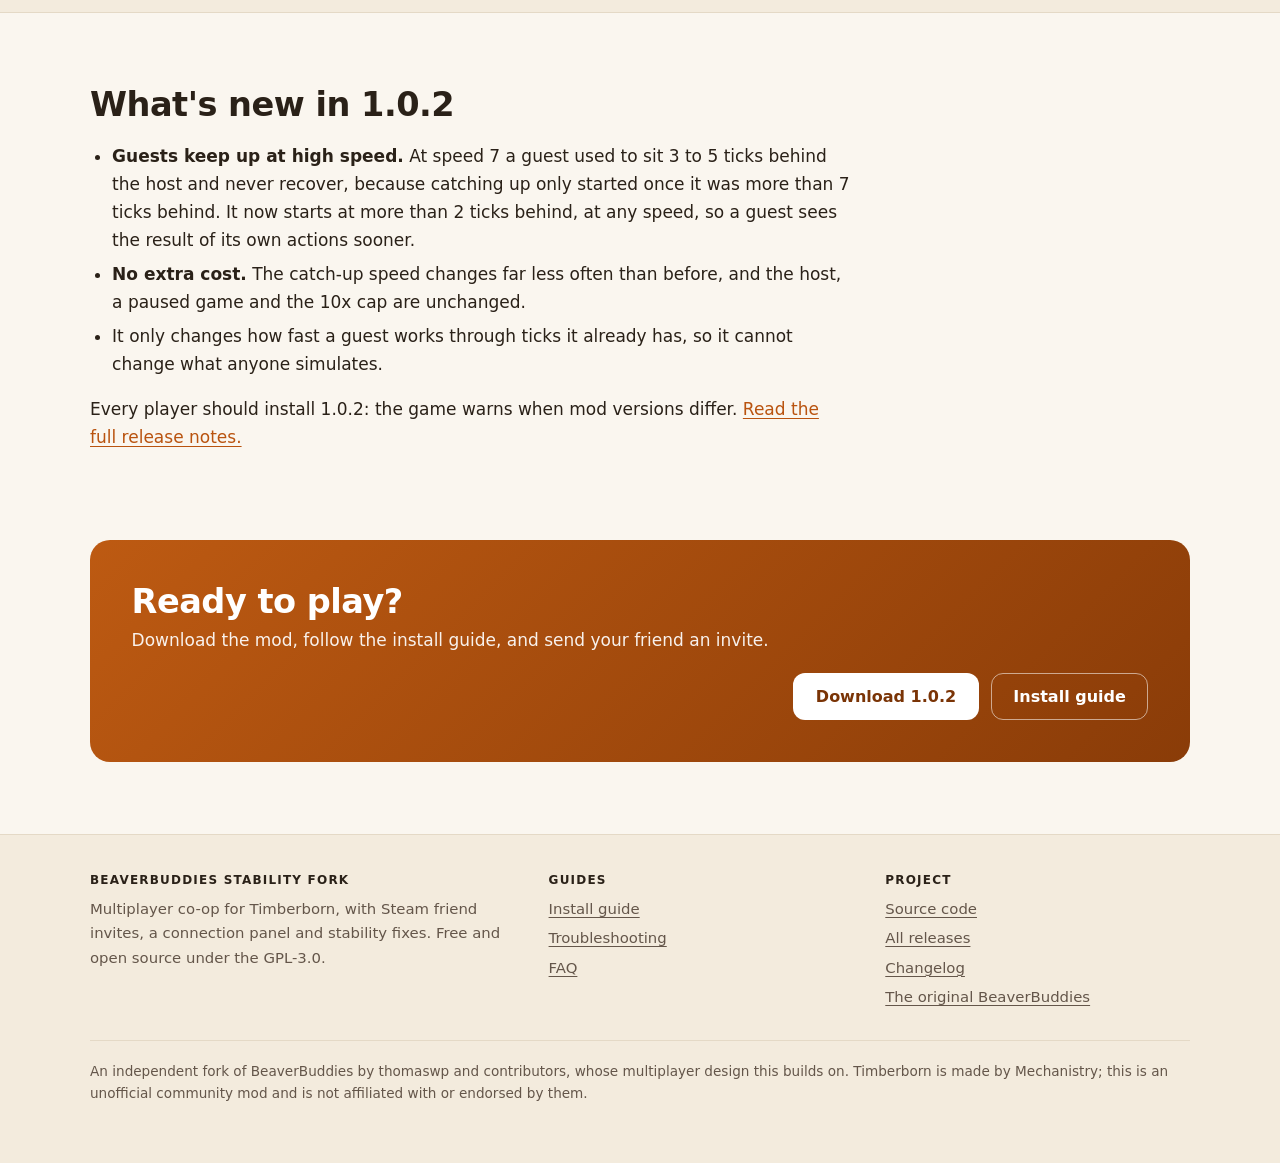
==== commit 79f5ed6b: "Update the docs for the 1.0.2 release - README: 1.0.2 is the latest release (download name, mod list" ====
--- a/docs/index.html
+++ b/docs/index.html
@@ -37,13 +37,13 @@
 <div class="hero">
   <div class="container hero-grid">
     <div>
-      <div class="eyebrow">Timberborn co-op mod &middot; v1.0.1</div>
+      <div class="eyebrow">Timberborn co-op mod &middot; v1.0.2</div>
       <h1>Build your colony together.</h1>
       <p class="lede">BeaverBuddies Stability Fork lets you and your friends run one Timberborn colony at the same time, with Steam friend invites, a live connection panel, and fixes for the crashes and desyncs that make multiplayer painful.</p>
       <div class="btn-row">
         <a class="btn btn-primary" href="https://github.com/kramsey458/BeaverBuddies-Stability-Fork/releases/latest">
           <svg viewBox="0 0 24 24" fill="none" stroke="currentColor" stroke-width="2.2" stroke-linecap="round" stroke-linejoin="round" aria-hidden="true"><path d="M12 3v12m0 0l-4.5-4.5M12 15l4.5-4.5M4 20h16"/></svg>
-          Download 1.0.1
+          Download 1.0.2
         </a>
         <a class="btn btn-secondary" href="install.html">Read the install guide</a>
       </div>
@@ -69,7 +69,7 @@
 <div class="facts">
   <div class="container">
     <ul>
-      <li><b>1.0.1</b><span>Latest release</span></li>
+      <li><b>1.0.2</b><span>Latest release</span></li>
       <li><b>Timberborn 1.1.2.4</b><span>Built and tested against</span></li>
       <li><b>Windows + Steam</b><span>Tested platform</span></li>
       <li><b>Two players</b><span>Tested group size</span></li>
@@ -303,13 +303,13 @@
 <!-- ============ what's new ============ -->
 <section id="whats-new">
   <div class="container narrow">
-    <h2>What's new in 1.0.1</h2>
+    <h2>What's new in 1.0.2</h2>
     <ul>
-      <li><b>Faster guest input.</b> A guest's actions reach the host as soon as they are made, removing about half a tick of input delay.</li>
-      <li><b>Lighter overhead.</b> Desync tracing no longer sends stack traces between players, and the per-tick and per-frame work makes fewer calls into Unity.</li>
-      <li>A noisy log warning is now written once per tick instead of on every check.</li>
+      <li><b>Guests keep up at high speed.</b> At speed 7 a guest used to sit 3 to 5 ticks behind the host and never recover, because catching up only started once it was more than 7 ticks behind. It now starts at more than 2 ticks behind, at any speed, so a guest sees the result of its own actions sooner.</li>
+      <li><b>No extra cost.</b> The catch-up speed changes far less often than before, and the host, a paused game and the 10x cap are unchanged.</li>
+      <li>It only changes how fast a guest works through ticks it already has, so it cannot change what anyone simulates.</li>
     </ul>
-    <p>Because the code changed, 1.0.1 will not join a session with 1.0.0. <a href="https://github.com/kramsey458/BeaverBuddies-Stability-Fork/releases/tag/v1.0.1">Read the full release notes.</a></p>
+    <p>Every player should install 1.0.2: the game warns when mod versions differ. <a href="https://github.com/kramsey458/BeaverBuddies-Stability-Fork/releases/tag/v1.0.2">Read the full release notes.</a></p>
   </div>
 </section>
 
@@ -321,7 +321,7 @@
         <p>Download the mod, follow the install guide, and send your friend an invite.</p>
       </div>
       <div class="btn-row">
-        <a class="btn btn-primary" href="https://github.com/kramsey458/BeaverBuddies-Stability-Fork/releases/latest">Download 1.0.1</a>
+        <a class="btn btn-primary" href="https://github.com/kramsey458/BeaverBuddies-Stability-Fork/releases/latest">Download 1.0.2</a>
         <a class="btn btn-secondary" href="install.html">Install guide</a>
       </div>
     </div>
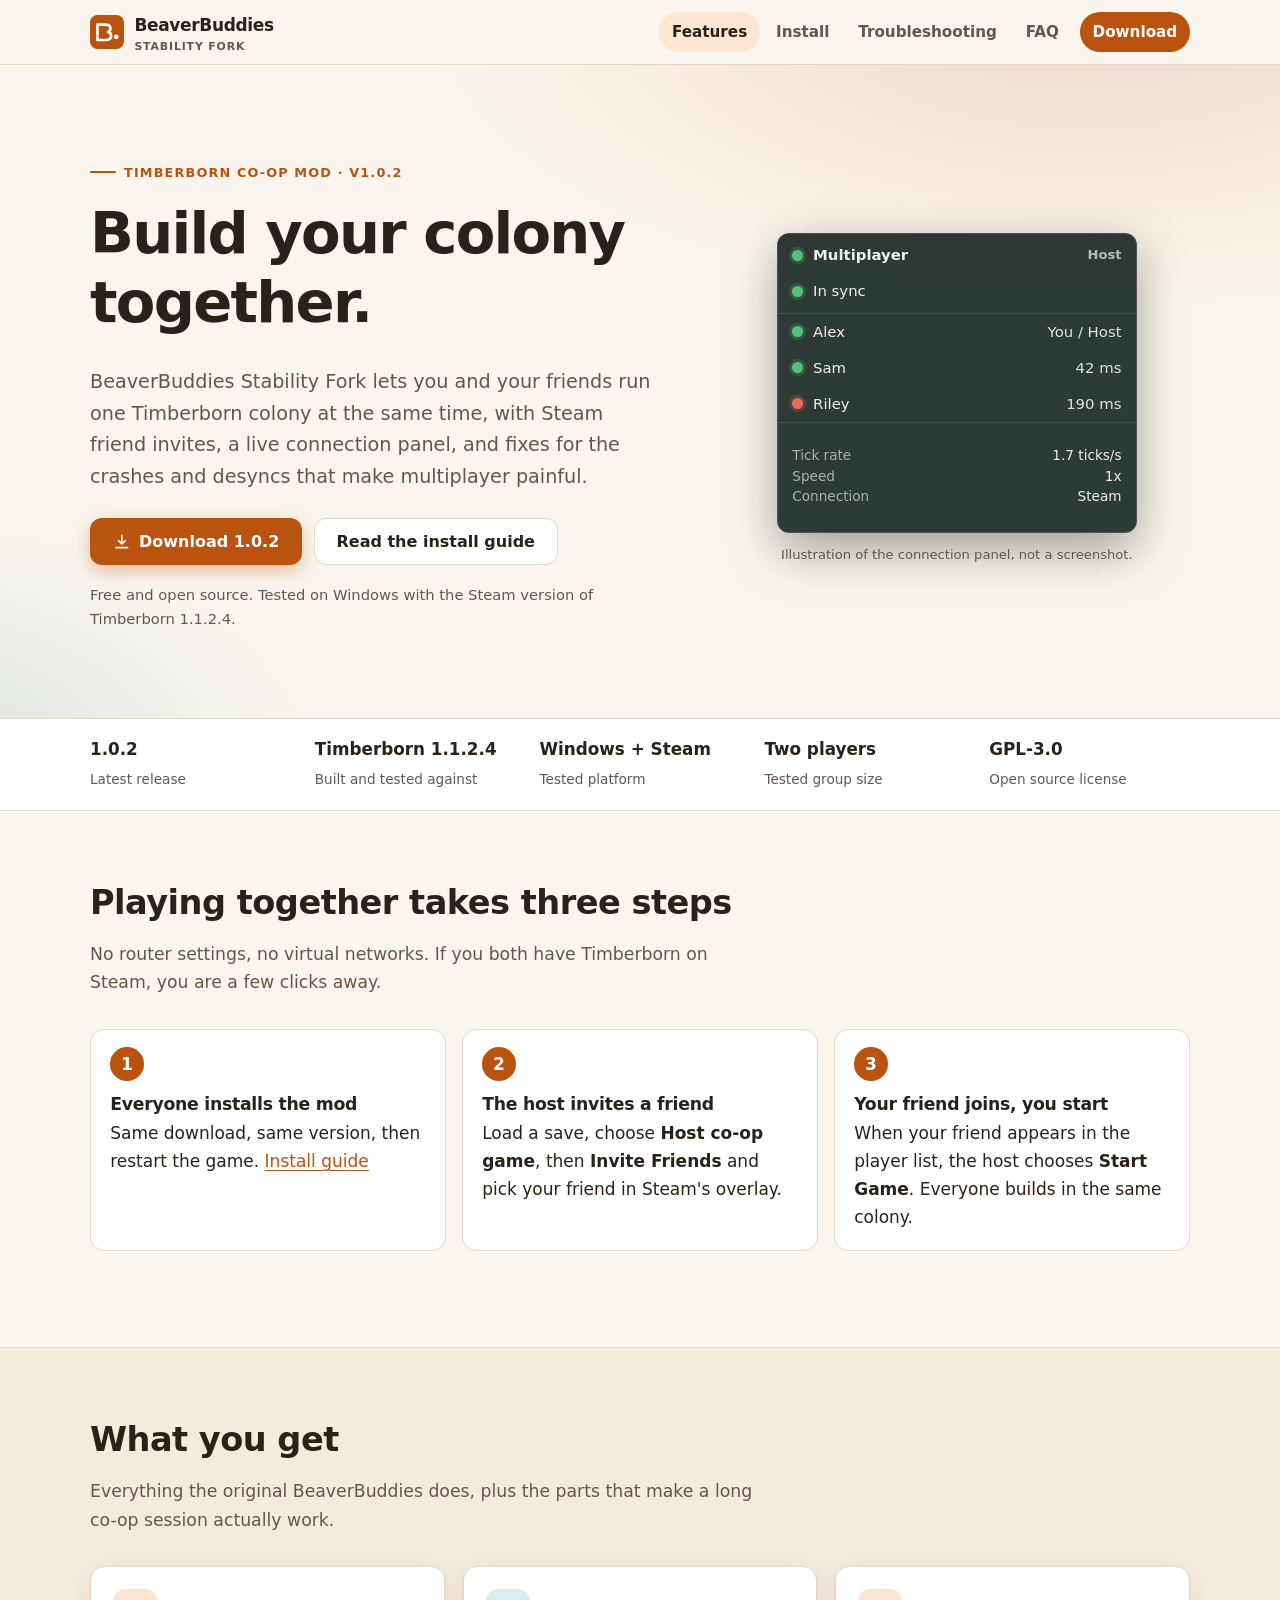
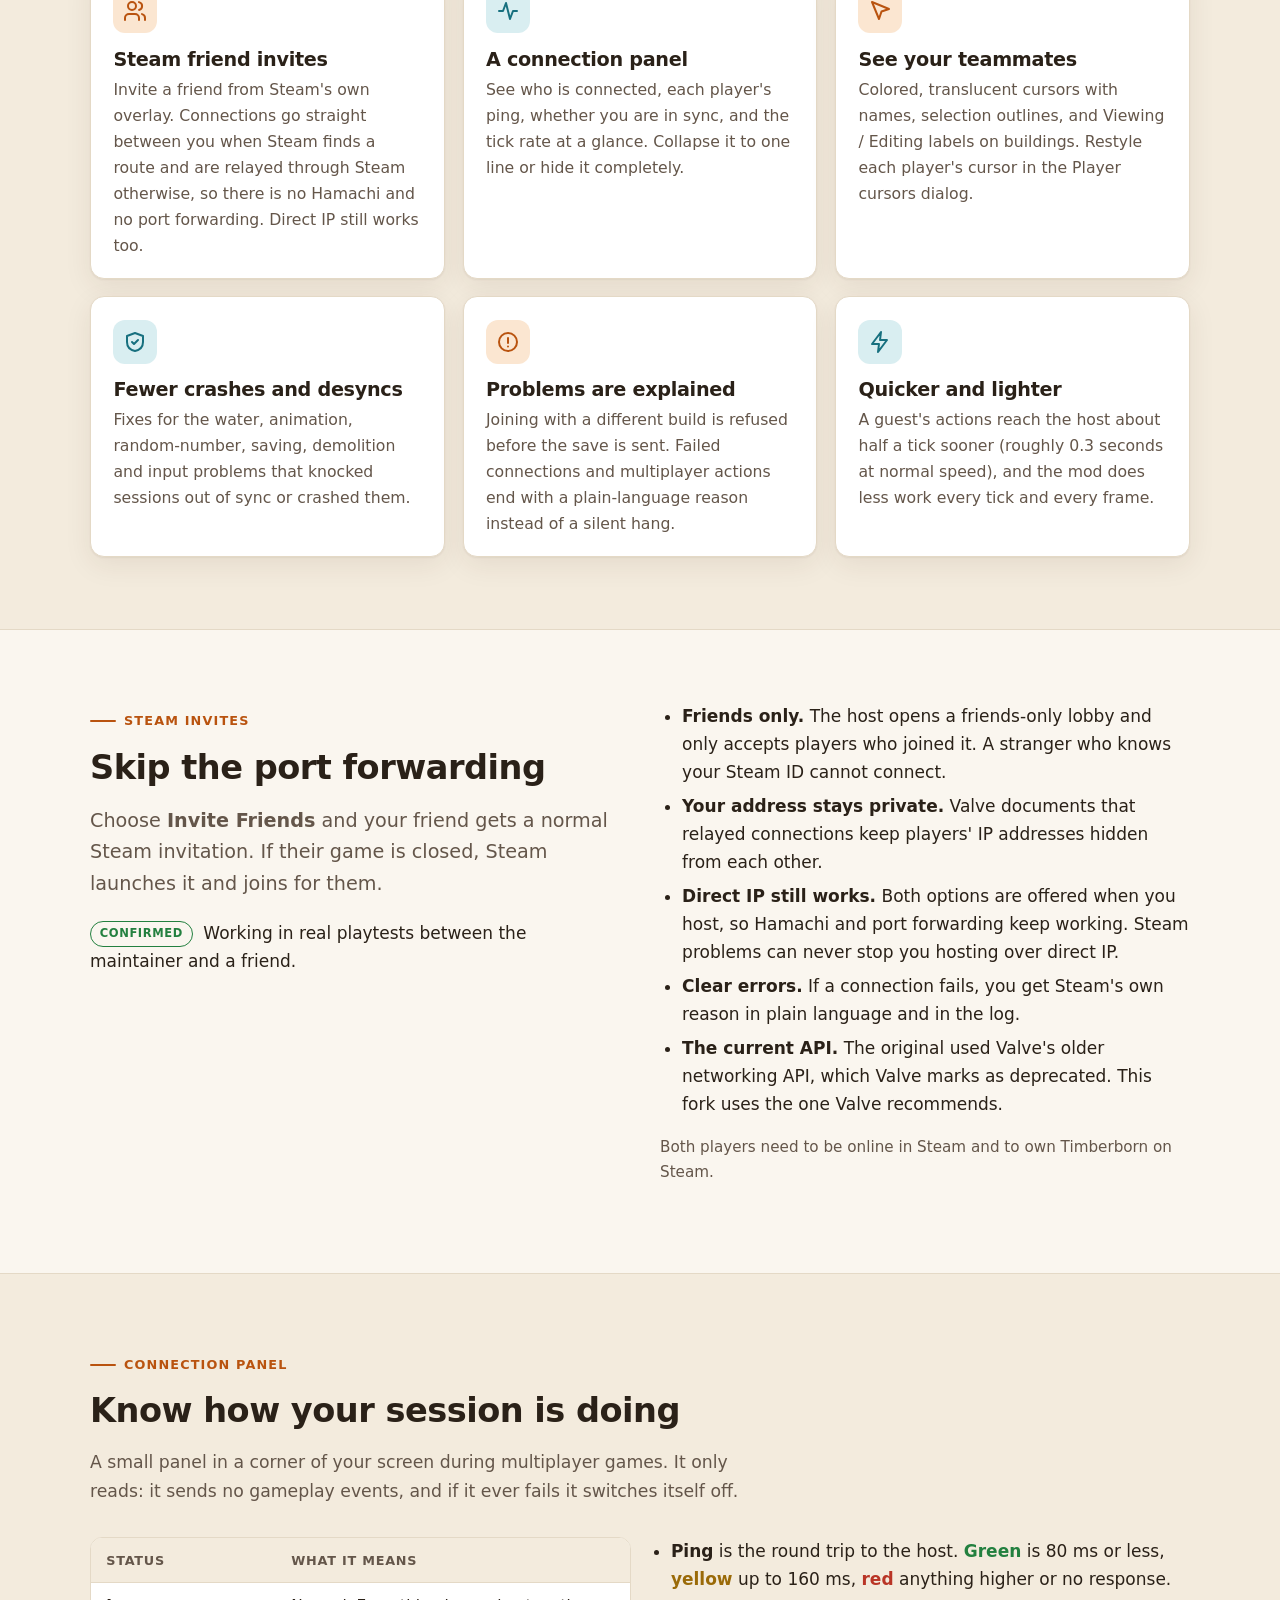
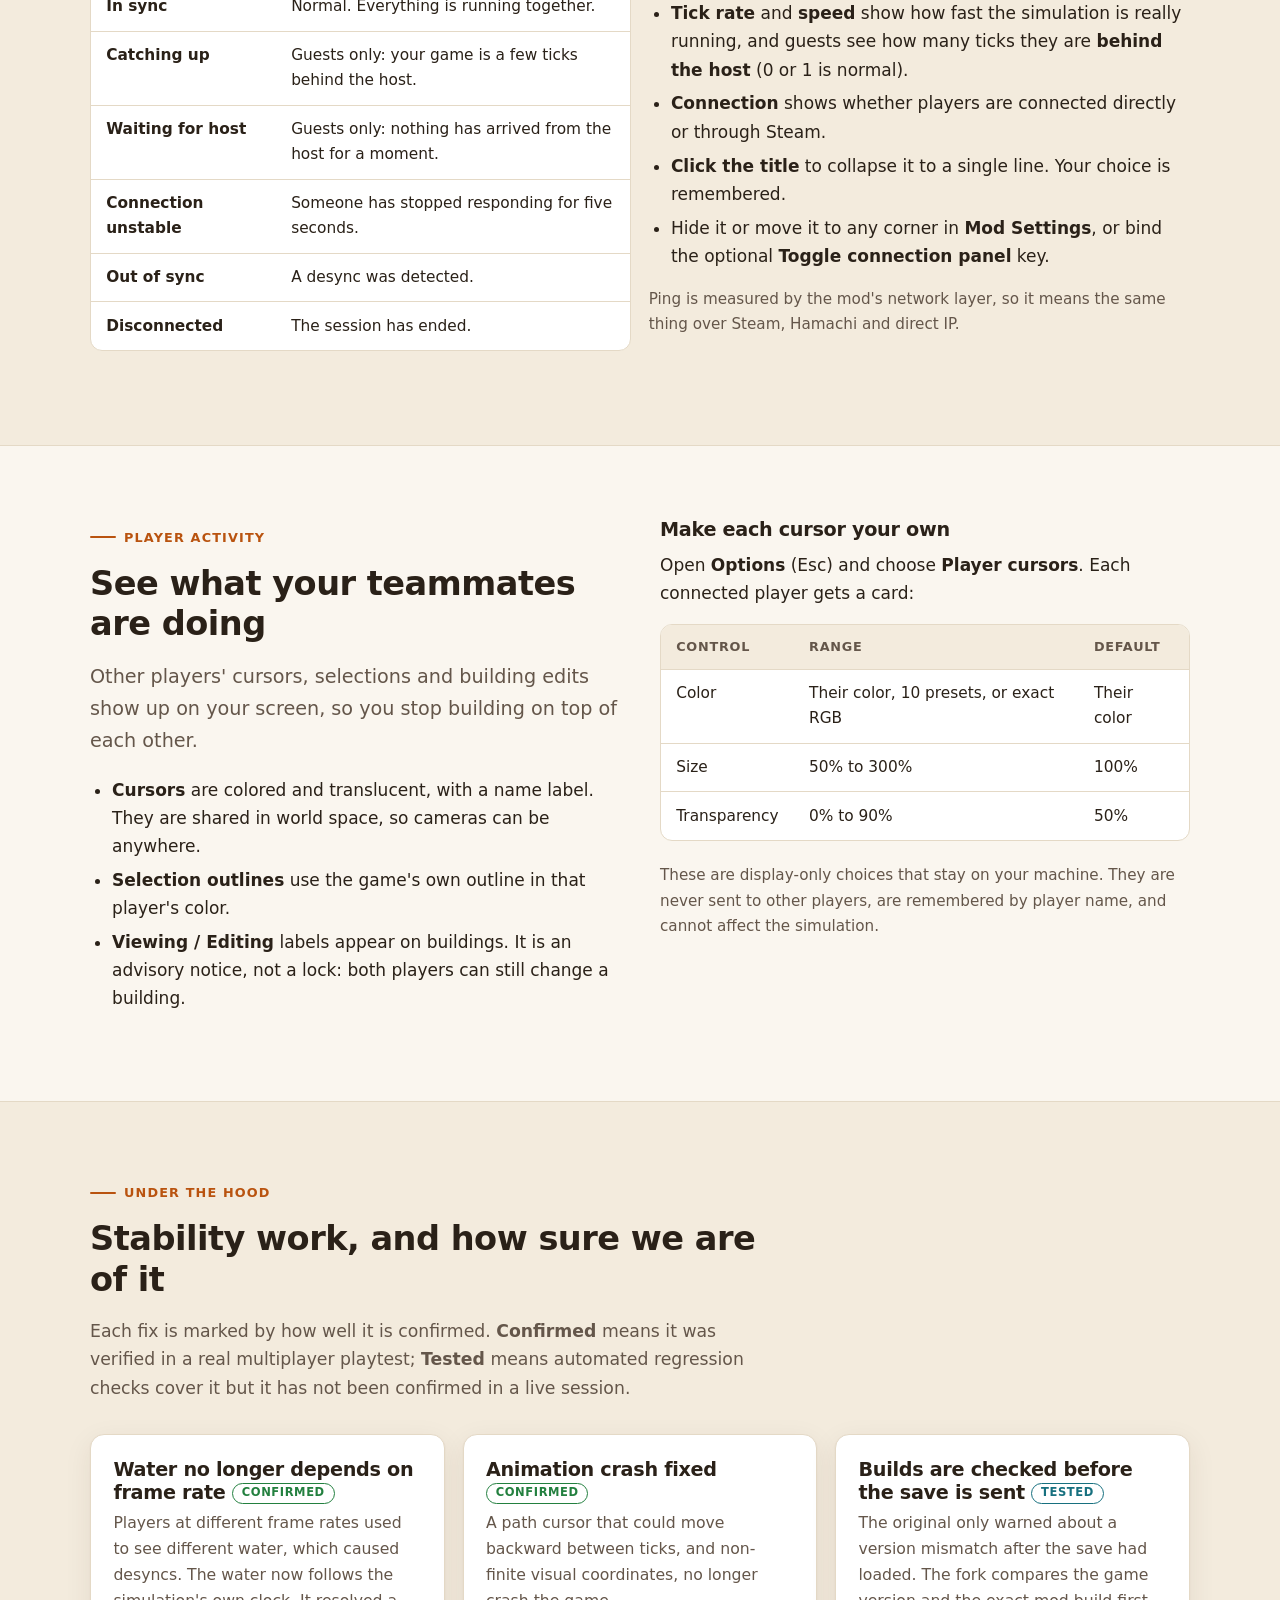
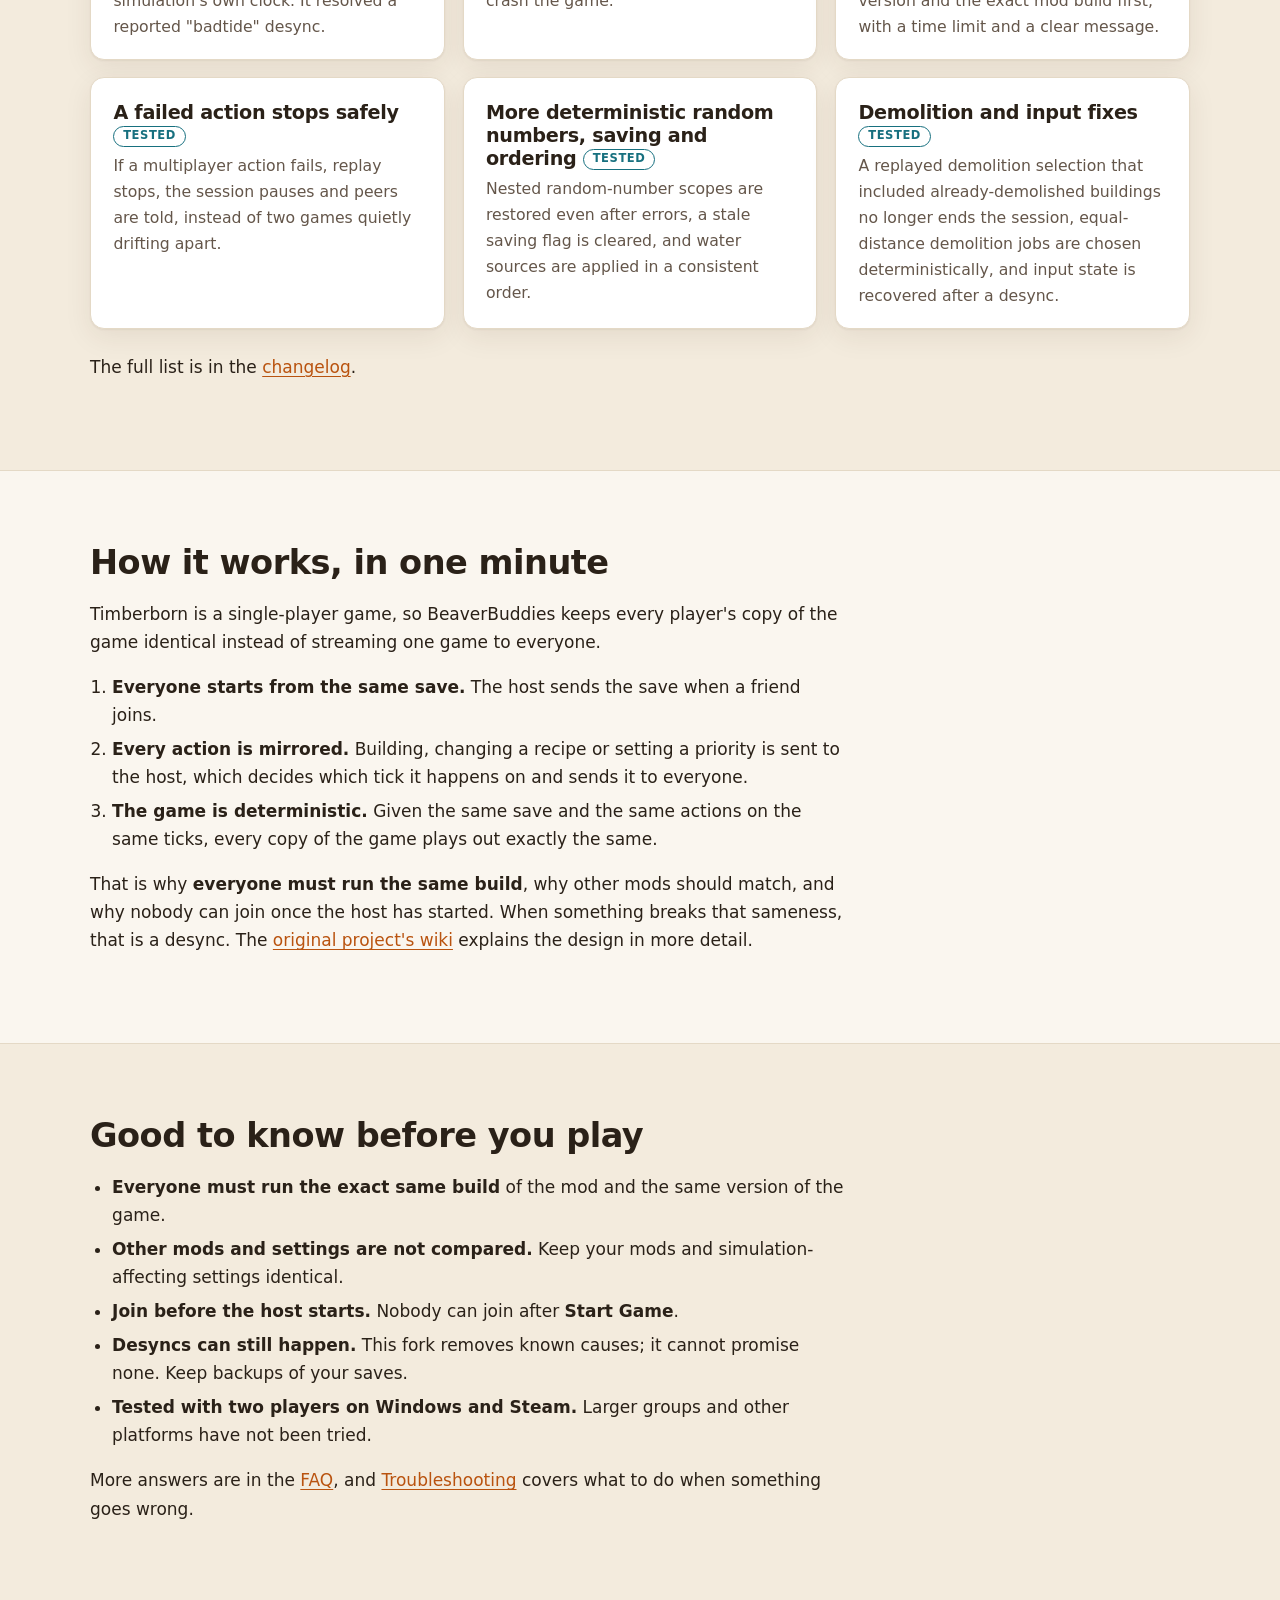
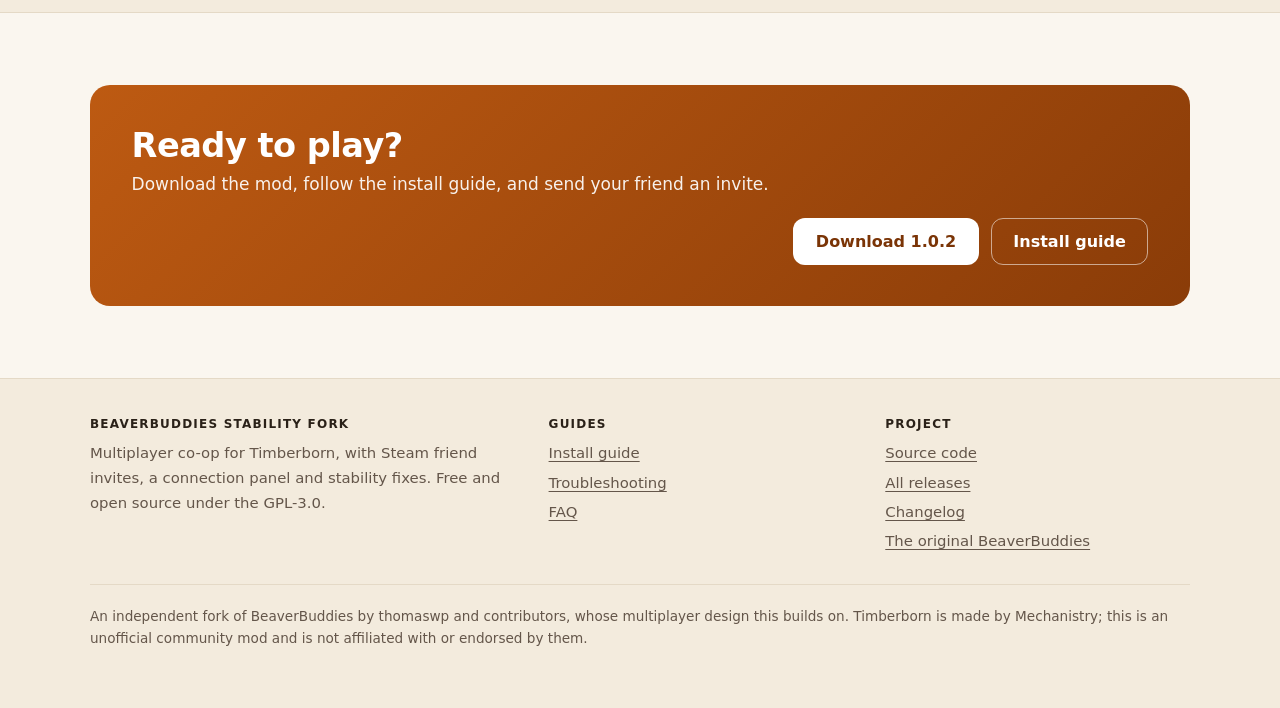
==== commit 62703626: "Remove the "What's new" section from the home page The release notes on GitHub cover what changed in" ====
--- a/docs/index.html
+++ b/docs/index.html
@@ -300,20 +300,7 @@
   </div>
 </section>
 
-<!-- ============ what's new ============ -->
-<section id="whats-new">
-  <div class="container narrow">
-    <h2>What's new in 1.0.2</h2>
-    <ul>
-      <li><b>Guests keep up at high speed.</b> At speed 7 a guest used to sit 3 to 5 ticks behind the host and never recover, because catching up only started once it was more than 7 ticks behind. It now starts at more than 2 ticks behind, at any speed, so a guest sees the result of its own actions sooner.</li>
-      <li><b>No extra cost.</b> The catch-up speed changes far less often than before, and the host, a paused game and the 10x cap are unchanged.</li>
-      <li>It only changes how fast a guest works through ticks it already has, so it cannot change what anyone simulates.</li>
-    </ul>
-    <p>Every player should install 1.0.2: the game warns when mod versions differ. <a href="https://github.com/kramsey458/BeaverBuddies-Stability-Fork/releases/tag/v1.0.2">Read the full release notes.</a></p>
-  </div>
-</section>
-
-<section style="padding-top:0">
+<section>
   <div class="container">
     <div class="cta-band">
       <div>
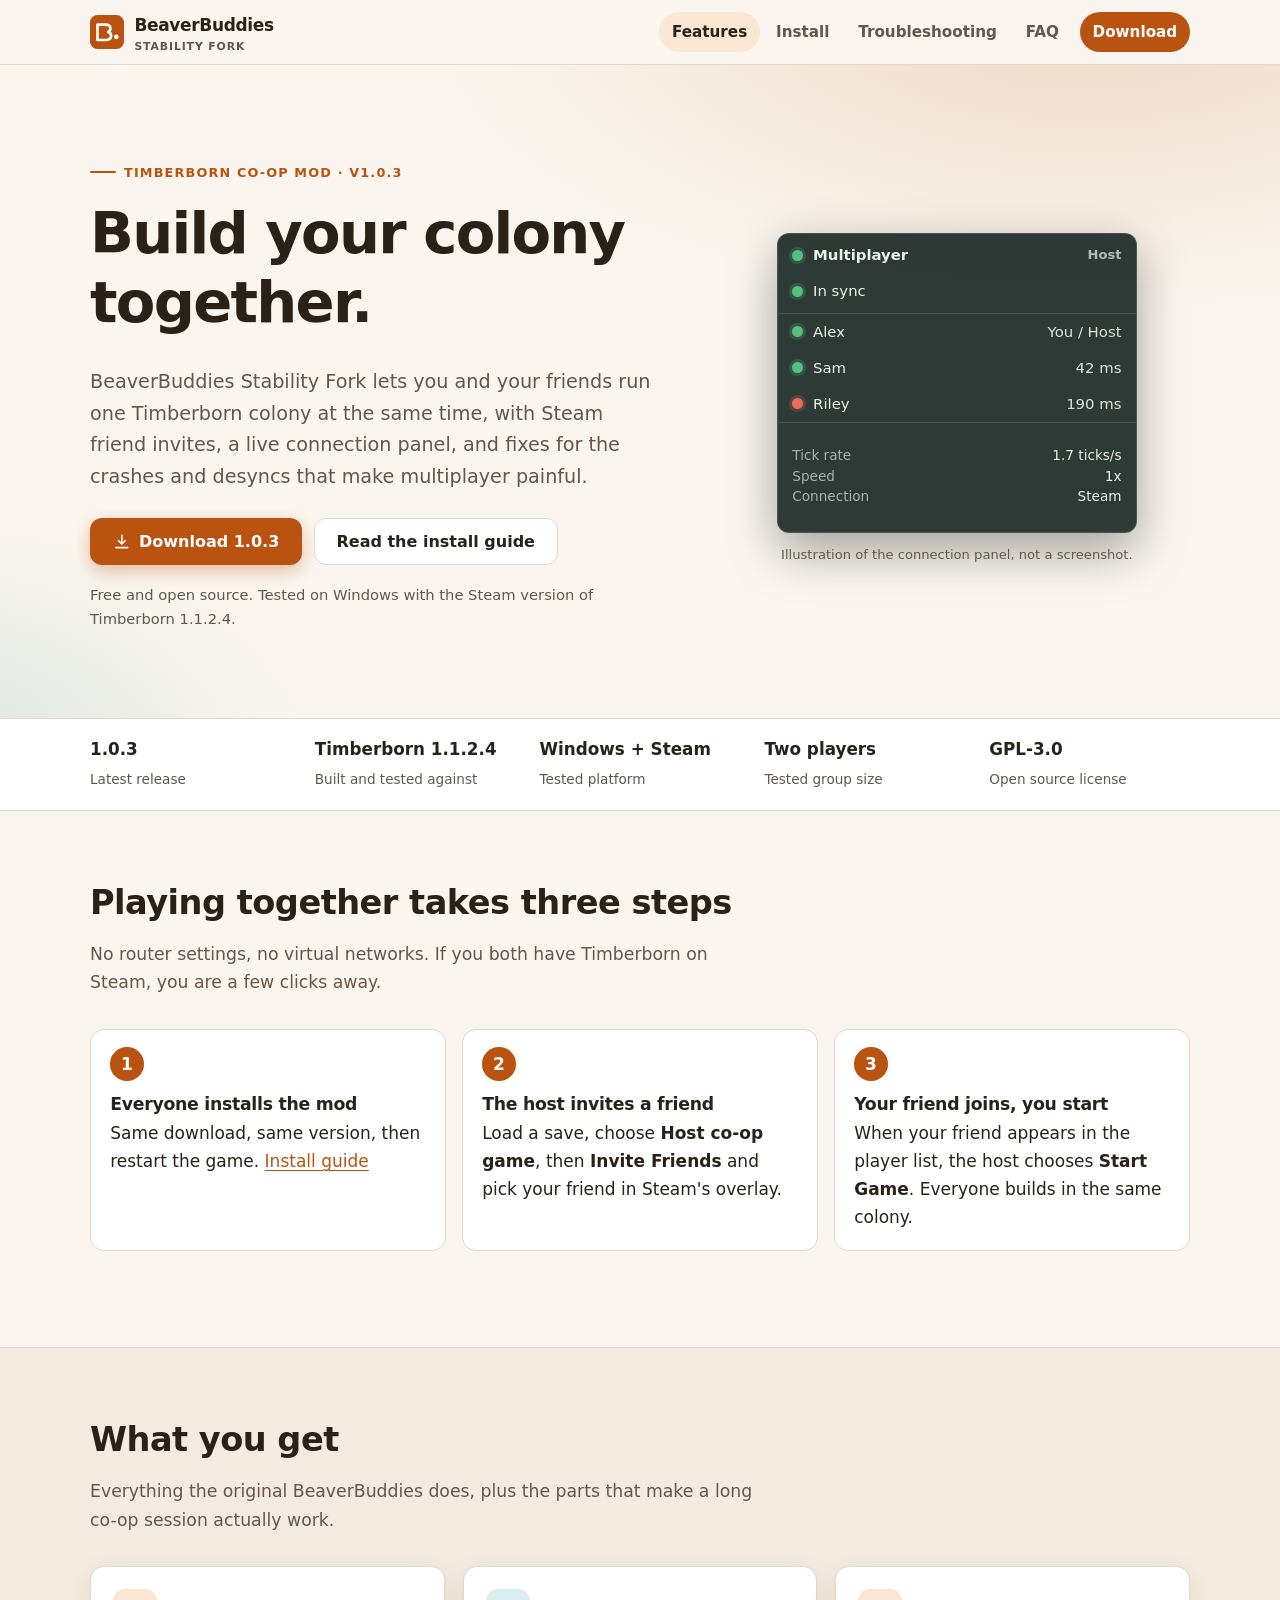
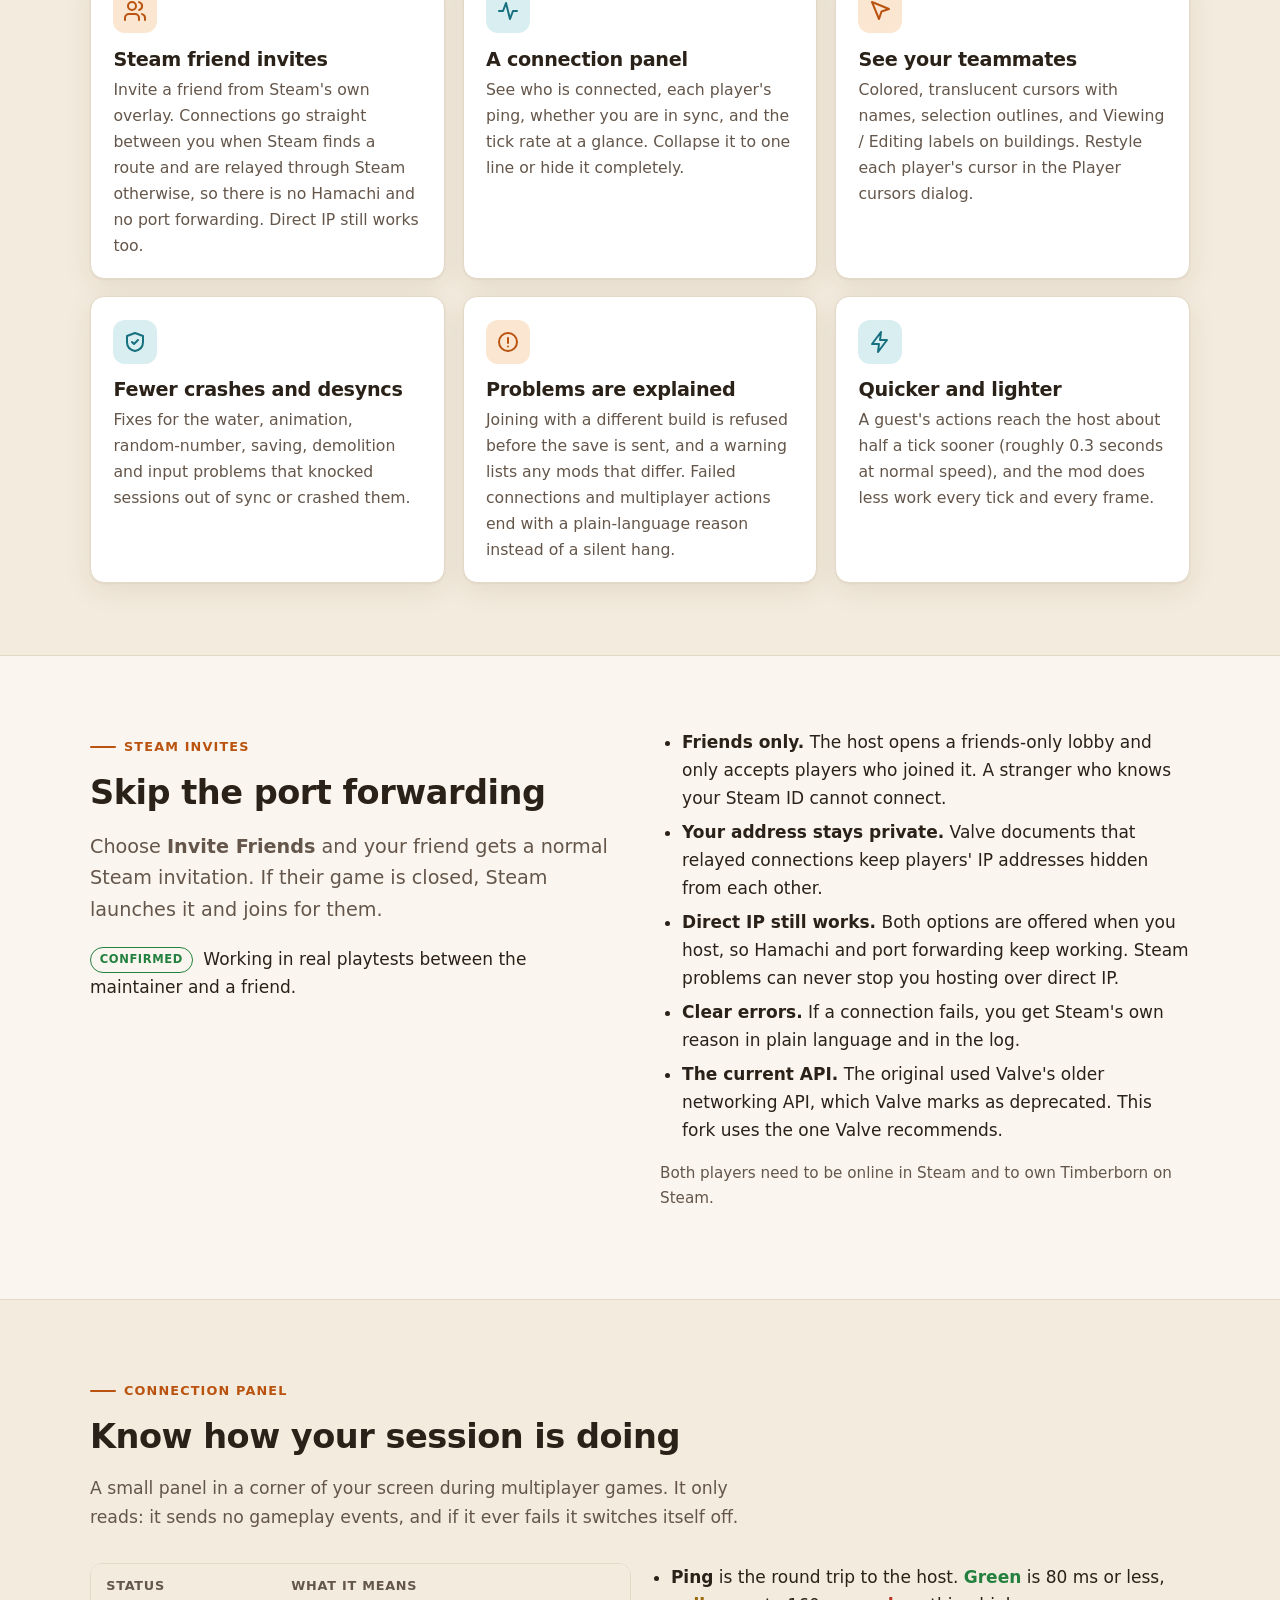
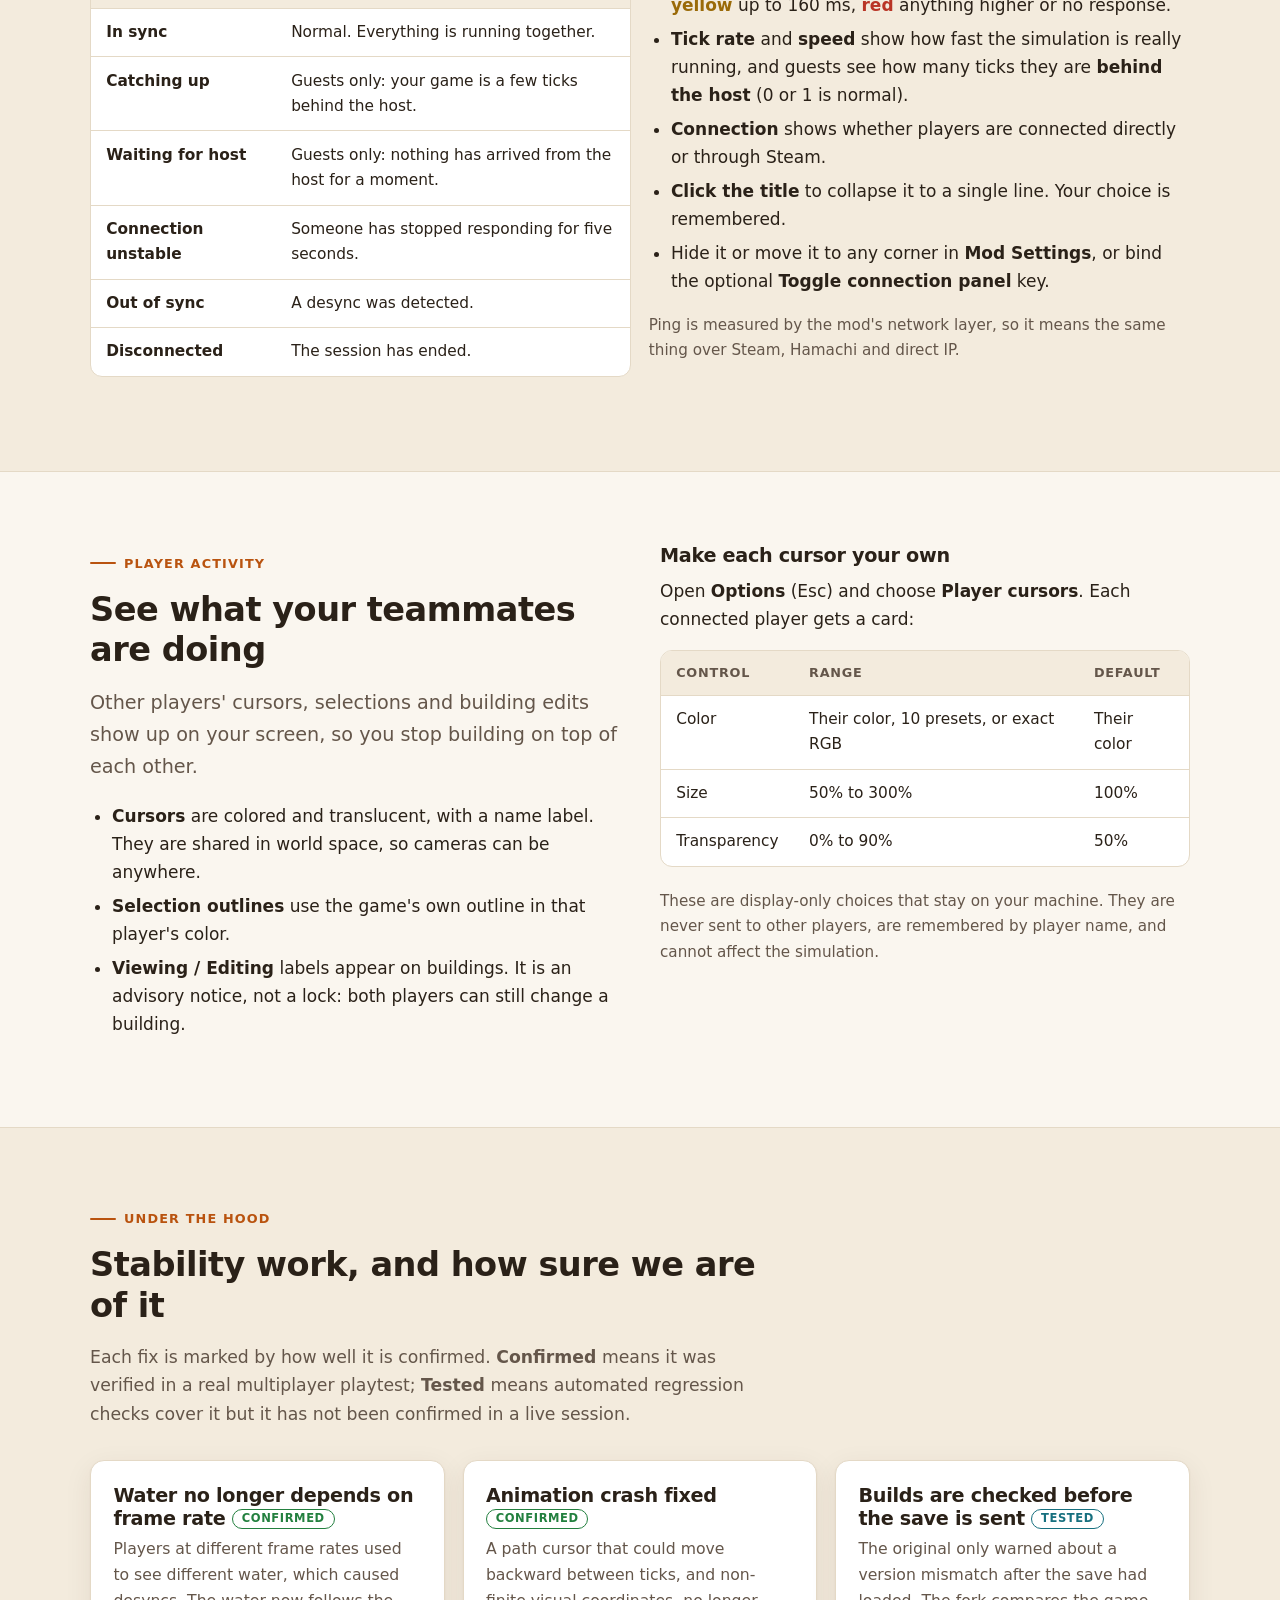
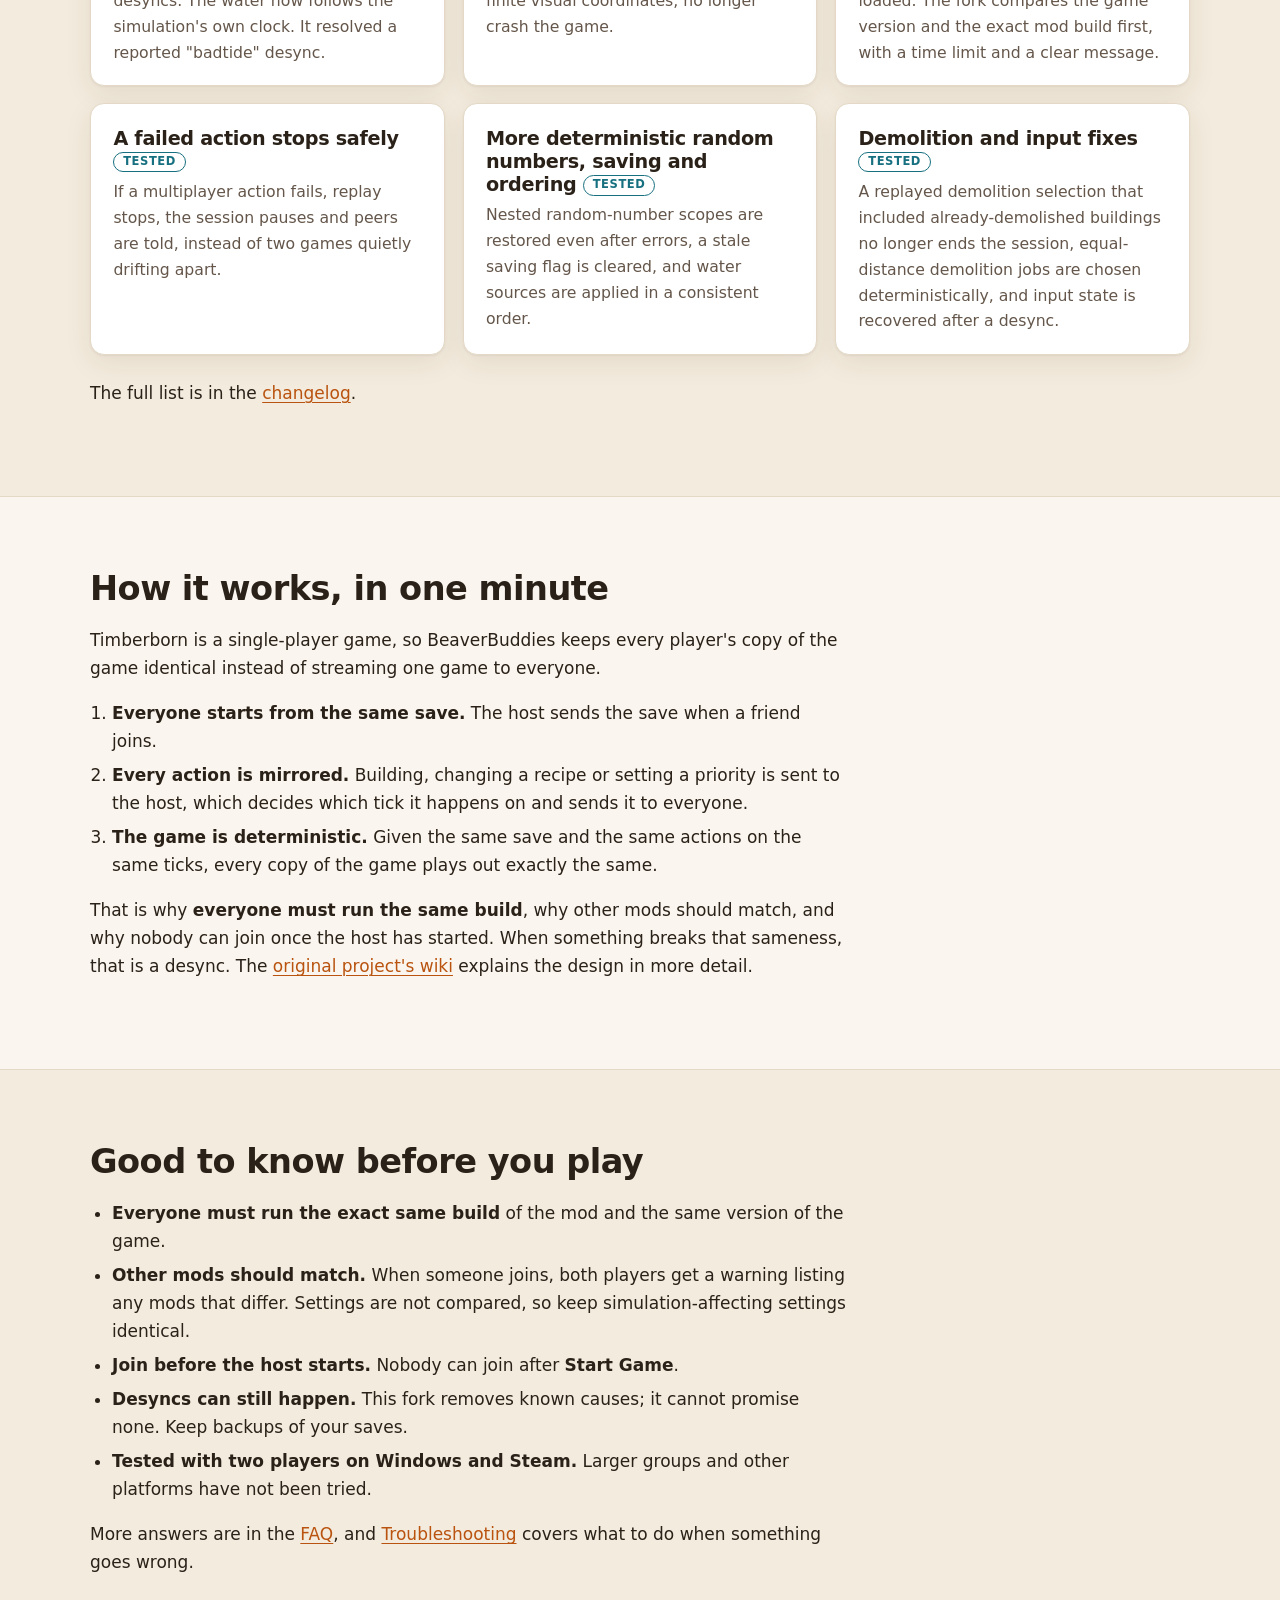
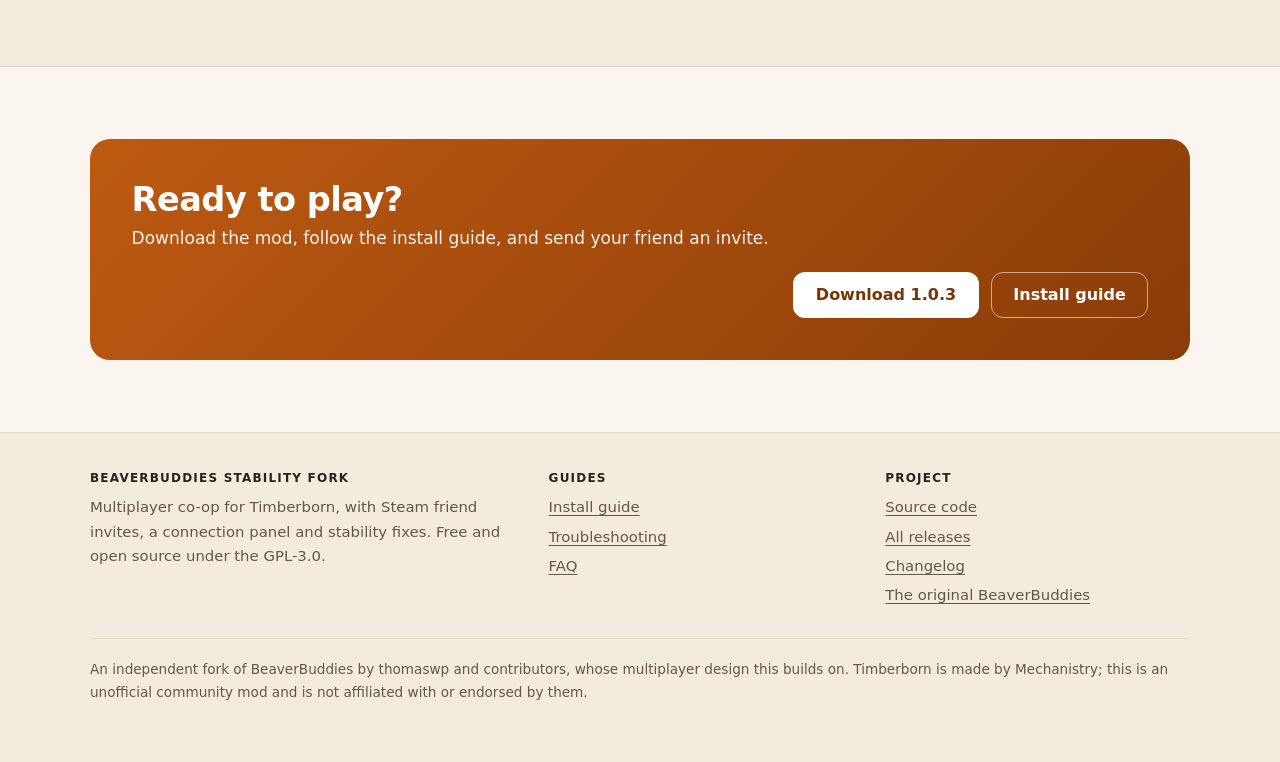
==== commit e18ff281: "Warn at join time when the players' mod lists differ When someone joins, the host and the guest now " ====
--- a/docs/index.html
+++ b/docs/index.html
@@ -37,13 +37,13 @@
 <div class="hero">
   <div class="container hero-grid">
     <div>
-      <div class="eyebrow">Timberborn co-op mod &middot; v1.0.2</div>
+      <div class="eyebrow">Timberborn co-op mod &middot; v1.0.3</div>
       <h1>Build your colony together.</h1>
       <p class="lede">BeaverBuddies Stability Fork lets you and your friends run one Timberborn colony at the same time, with Steam friend invites, a live connection panel, and fixes for the crashes and desyncs that make multiplayer painful.</p>
       <div class="btn-row">
         <a class="btn btn-primary" href="https://github.com/kramsey458/BeaverBuddies-Stability-Fork/releases/latest">
           <svg viewBox="0 0 24 24" fill="none" stroke="currentColor" stroke-width="2.2" stroke-linecap="round" stroke-linejoin="round" aria-hidden="true"><path d="M12 3v12m0 0l-4.5-4.5M12 15l4.5-4.5M4 20h16"/></svg>
-          Download 1.0.2
+          Download 1.0.3
         </a>
         <a class="btn btn-secondary" href="install.html">Read the install guide</a>
       </div>
@@ -69,7 +69,7 @@
 <div class="facts">
   <div class="container">
     <ul>
-      <li><b>1.0.2</b><span>Latest release</span></li>
+      <li><b>1.0.3</b><span>Latest release</span></li>
       <li><b>Timberborn 1.1.2.4</b><span>Built and tested against</span></li>
       <li><b>Windows + Steam</b><span>Tested platform</span></li>
       <li><b>Two players</b><span>Tested group size</span></li>
@@ -133,7 +133,7 @@
       <article class="card">
         <div class="icon"><svg viewBox="0 0 24 24" fill="none" stroke="currentColor" stroke-width="2" stroke-linecap="round" stroke-linejoin="round" aria-hidden="true"><circle cx="12" cy="12" r="9"/><path d="M12 8v5M12 16.5v.01"/></svg></div>
         <h3>Problems are explained</h3>
-        <p>Joining with a different build is refused before the save is sent. Failed connections and multiplayer actions end with a plain-language reason instead of a silent hang.</p>
+        <p>Joining with a different build is refused before the save is sent, and a warning lists any mods that differ. Failed connections and multiplayer actions end with a plain-language reason instead of a silent hang.</p>
       </article>
       <article class="card">
         <div class="icon water"><svg viewBox="0 0 24 24" fill="none" stroke="currentColor" stroke-width="2" stroke-linecap="round" stroke-linejoin="round" aria-hidden="true"><path d="M13 2L4 14h7l-1 8 9-12h-7z"/></svg></div>
@@ -291,7 +291,7 @@
     <h2>Good to know before you play</h2>
     <ul>
       <li><b>Everyone must run the exact same build</b> of the mod and the same version of the game.</li>
-      <li><b>Other mods and settings are not compared.</b> Keep your mods and simulation-affecting settings identical.</li>
+      <li><b>Other mods should match.</b> When someone joins, both players get a warning listing any mods that differ. Settings are not compared, so keep simulation-affecting settings identical.</li>
       <li><b>Join before the host starts.</b> Nobody can join after <b>Start Game</b>.</li>
       <li><b>Desyncs can still happen.</b> This fork removes known causes; it cannot promise none. Keep backups of your saves.</li>
       <li><b>Tested with two players on Windows and Steam.</b> Larger groups and other platforms have not been tried.</li>
@@ -308,7 +308,7 @@
         <p>Download the mod, follow the install guide, and send your friend an invite.</p>
       </div>
       <div class="btn-row">
-        <a class="btn btn-primary" href="https://github.com/kramsey458/BeaverBuddies-Stability-Fork/releases/latest">Download 1.0.2</a>
+        <a class="btn btn-primary" href="https://github.com/kramsey458/BeaverBuddies-Stability-Fork/releases/latest">Download 1.0.3</a>
         <a class="btn btn-secondary" href="install.html">Install guide</a>
       </div>
     </div>
